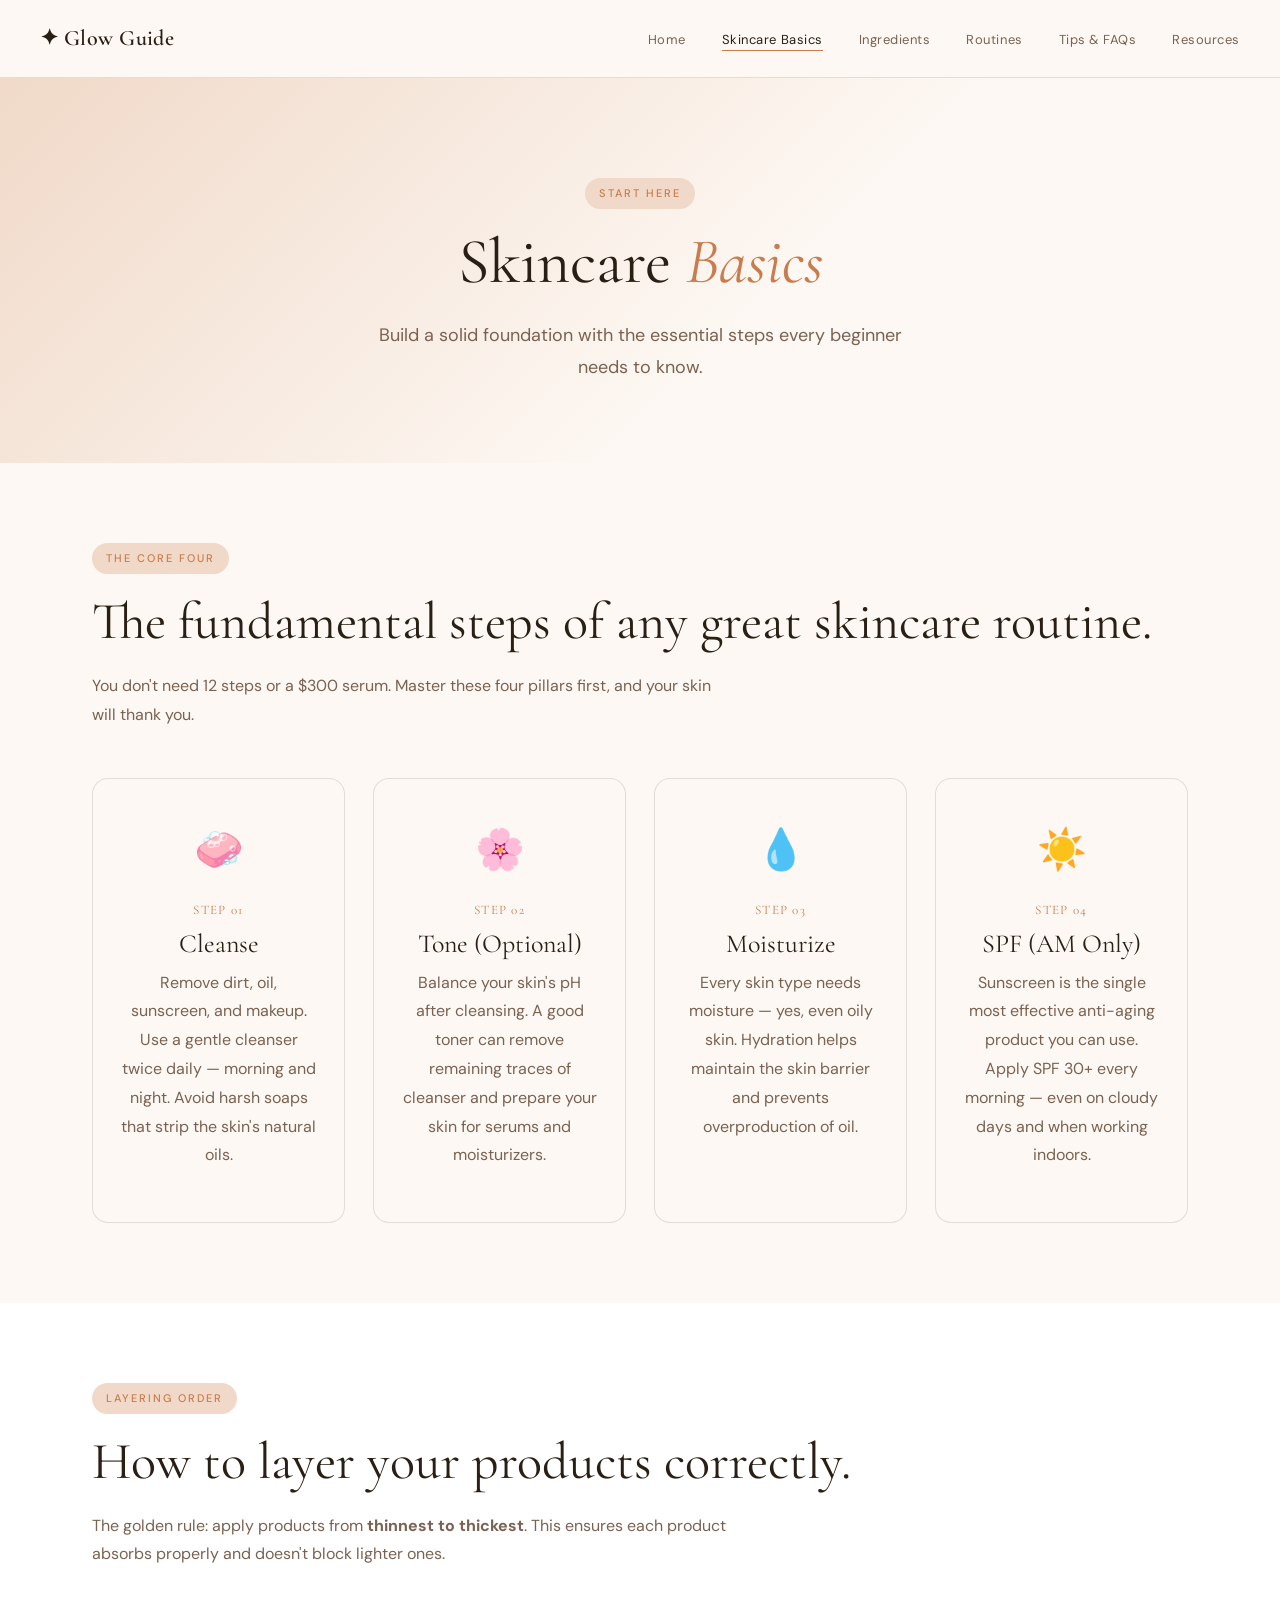
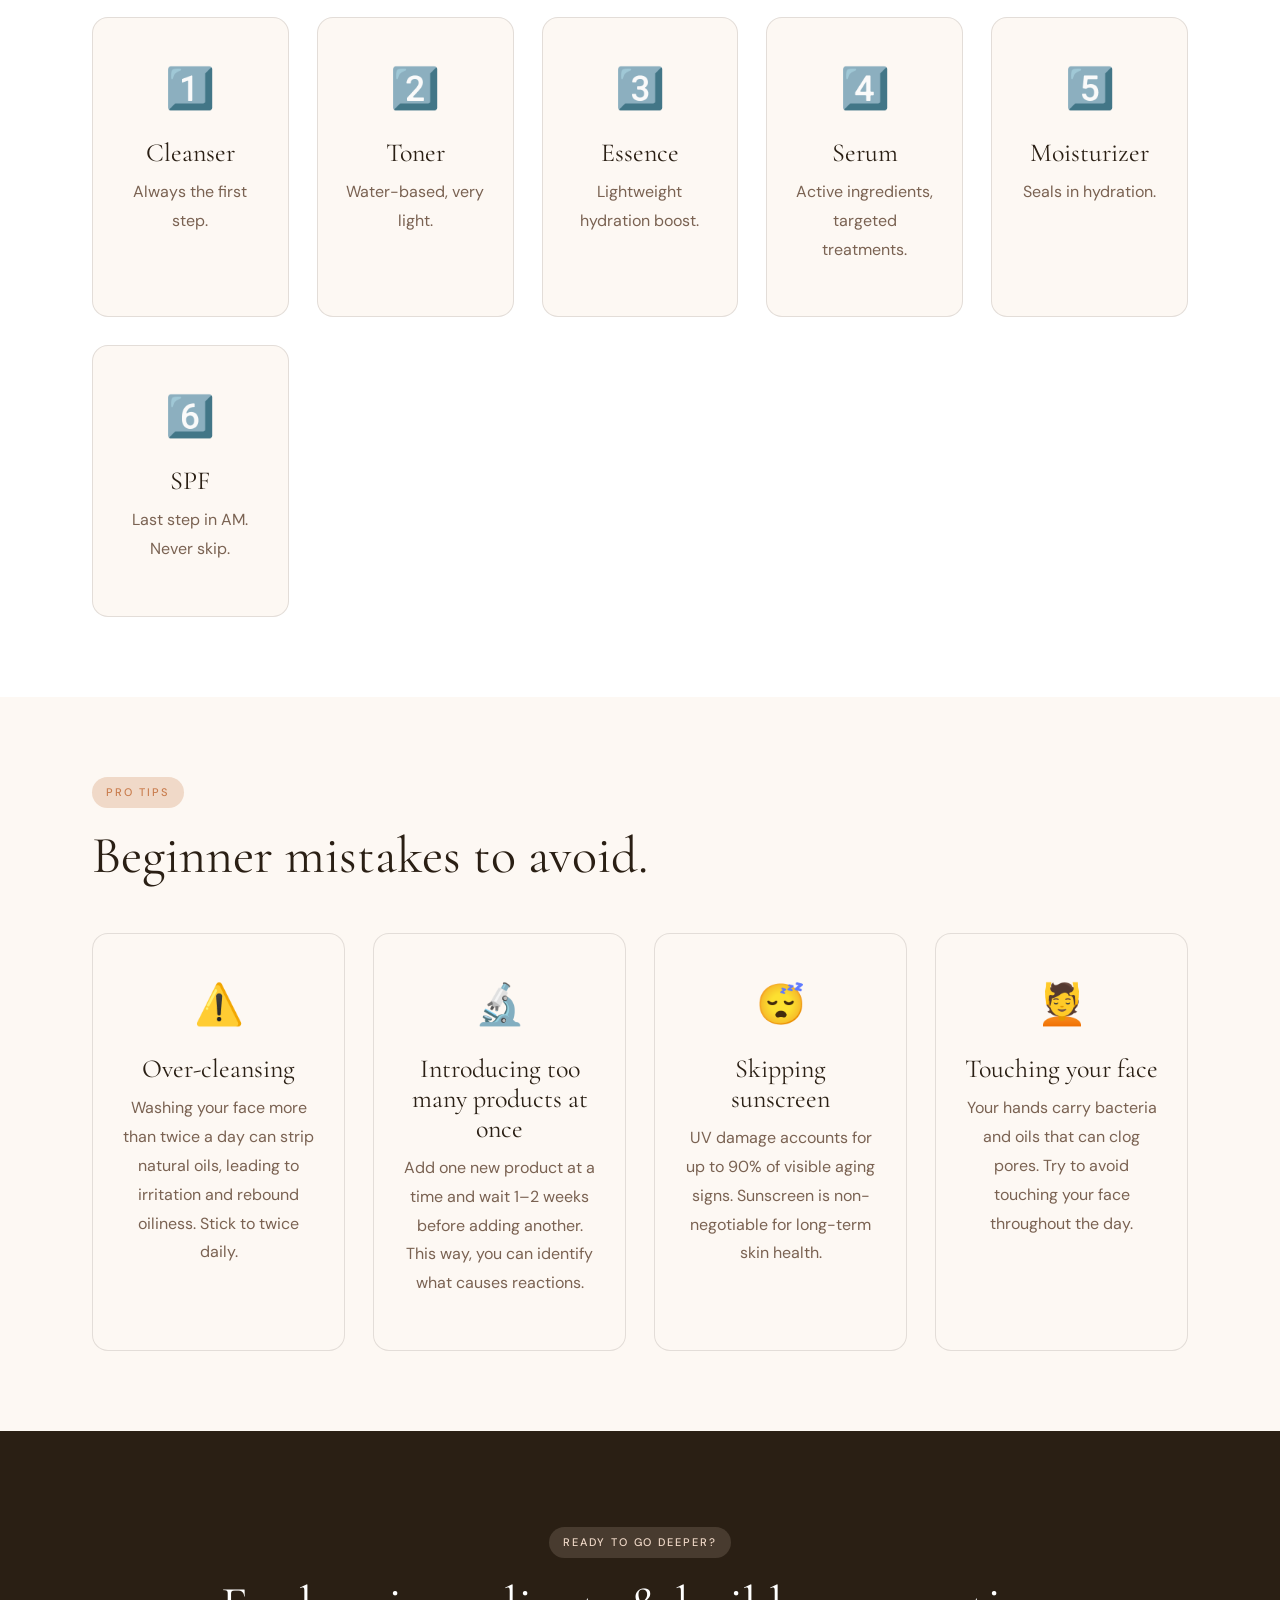
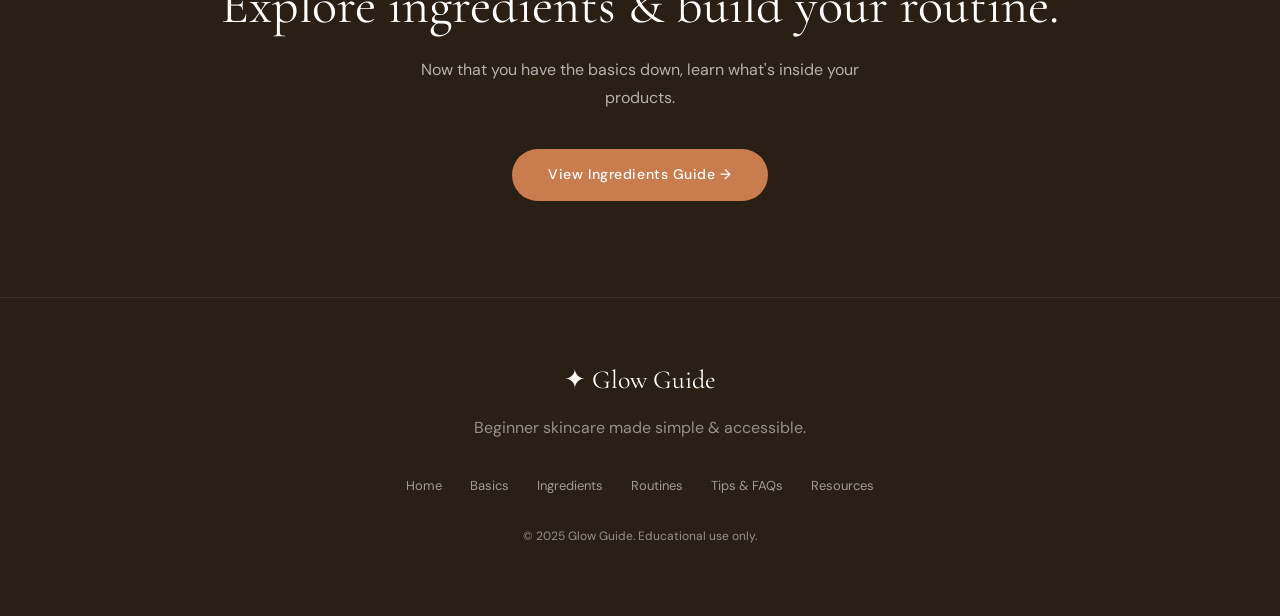
==== basics.html @ d87a6de3 "Add files via upload" ====
<!DOCTYPE html>
<html lang="en">
<head>
  <meta charset="UTF-8"/>
  <meta name="viewport" content="width=device-width, initial-scale=1.0"/>
  <title>Skincare Basics — Glow Guide</title>
  <link href="https://fonts.googleapis.com/css2?family=Cormorant+Garamond:ital,wght@0,300;0,400;0,600;1,300;1,400&family=DM+Sans:wght@300;400;500&display=swap" rel="stylesheet"/>
  <link rel="stylesheet" href="style.css"/>
</head>
<body>

<nav class="nav">
  <div class="nav-logo">✦ Glow Guide</div>
  <ul class="nav-links">
    <li><a href="index.html">Home</a></li>
    <li><a href="basics.html" class="active">Skincare Basics</a></li>
    <li><a href="ingredients.html">Ingredients</a></li>
    <li><a href="routines.html">Routines</a></li>
    <li><a href="faq.html">Tips & FAQs</a></li>
    <li><a href="resources.html">Resources</a></li>
  </ul>
  <button class="nav-toggle" onclick="toggleNav()">☰</button>
</nav>

<div class="page-hero">
  <span class="label">Start Here</span>
  <h1>Skincare <em>Basics</em></h1>
  <p>Build a solid foundation with the essential steps every beginner needs to know.</p>
</div>

<section class="content-section section">
  <div class="container">
    <span class="label">The Core Four</span>
    <h2>The fundamental steps of any great skincare routine.</h2>
    <p style="max-width:640px;">You don't need 12 steps or a $300 serum. Master these four pillars first, and your skin will thank you.</p>
    <div class="steps-grid">
      <div class="step-card">
        <div class="step-icon">🧼</div>
        <span class="step-num">Step 01</span>
        <h3>Cleanse</h3>
        <p>Remove dirt, oil, sunscreen, and makeup. Use a gentle cleanser twice daily — morning and night. Avoid harsh soaps that strip the skin's natural oils.</p>
      </div>
      <div class="step-card">
        <div class="step-icon">🌸</div>
        <span class="step-num">Step 02</span>
        <h3>Tone (Optional)</h3>
        <p>Balance your skin's pH after cleansing. A good toner can remove remaining traces of cleanser and prepare your skin for serums and moisturizers.</p>
      </div>
      <div class="step-card">
        <div class="step-icon">💧</div>
        <span class="step-num">Step 03</span>
        <h3>Moisturize</h3>
        <p>Every skin type needs moisture — yes, even oily skin. Hydration helps maintain the skin barrier and prevents overproduction of oil.</p>
      </div>
      <div class="step-card">
        <div class="step-icon">☀️</div>
        <span class="step-num">Step 04</span>
        <h3>SPF (AM Only)</h3>
        <p>Sunscreen is the single most effective anti-aging product you can use. Apply SPF 30+ every morning — even on cloudy days and when working indoors.</p>
      </div>
    </div>
  </div>
</section>

<section class="content-section section" style="background: var(--white);">
  <div class="container">
    <span class="label">Layering Order</span>
    <h2>How to layer your products correctly.</h2>
    <p style="max-width:640px;">The golden rule: apply products from <strong>thinnest to thickest</strong>. This ensures each product absorbs properly and doesn't block lighter ones.</p>
    <div class="steps-grid" style="grid-template-columns: repeat(auto-fit, minmax(160px, 1fr));">
      <div class="step-card">
        <div class="step-icon">1️⃣</div>
        <h3>Cleanser</h3>
        <p>Always the first step.</p>
      </div>
      <div class="step-card">
        <div class="step-icon">2️⃣</div>
        <h3>Toner</h3>
        <p>Water-based, very light.</p>
      </div>
      <div class="step-card">
        <div class="step-icon">3️⃣</div>
        <h3>Essence</h3>
        <p>Lightweight hydration boost.</p>
      </div>
      <div class="step-card">
        <div class="step-icon">4️⃣</div>
        <h3>Serum</h3>
        <p>Active ingredients, targeted treatments.</p>
      </div>
      <div class="step-card">
        <div class="step-icon">5️⃣</div>
        <h3>Moisturizer</h3>
        <p>Seals in hydration.</p>
      </div>
      <div class="step-card">
        <div class="step-icon">6️⃣</div>
        <h3>SPF</h3>
        <p>Last step in AM. Never skip.</p>
      </div>
    </div>
  </div>
</section>

<section class="content-section section">
  <div class="container">
    <span class="label">Pro Tips</span>
    <h2>Beginner mistakes to avoid.</h2>
    <div class="steps-grid">
      <div class="step-card">
        <div class="step-icon">⚠️</div>
        <h3>Over-cleansing</h3>
        <p>Washing your face more than twice a day can strip natural oils, leading to irritation and rebound oiliness. Stick to twice daily.</p>
      </div>
      <div class="step-card">
        <div class="step-icon">🔬</div>
        <h3>Introducing too many products at once</h3>
        <p>Add one new product at a time and wait 1–2 weeks before adding another. This way, you can identify what causes reactions.</p>
      </div>
      <div class="step-card">
        <div class="step-icon">😴</div>
        <h3>Skipping sunscreen</h3>
        <p>UV damage accounts for up to 90% of visible aging signs. Sunscreen is non-negotiable for long-term skin health.</p>
      </div>
      <div class="step-card">
        <div class="step-icon">💆</div>
        <h3>Touching your face</h3>
        <p>Your hands carry bacteria and oils that can clog pores. Try to avoid touching your face throughout the day.</p>
      </div>
    </div>
  </div>
</section>

<section class="newsletter-teaser section">
  <div class="container center">
    <span class="label">Ready to go deeper?</span>
    <h2>Explore ingredients &amp; build your routine.</h2>
    <p>Now that you have the basics down, learn what's inside your products.</p>
    <a href="ingredients.html" class="btn-primary">View Ingredients Guide →</a>
  </div>
</section>

<footer class="footer">
  <div class="footer-inner">
    <div class="footer-logo">✦ Glow Guide</div>
    <p>Beginner skincare made simple &amp; accessible.</p>
    <ul class="footer-links">
      <li><a href="index.html">Home</a></li>
      <li><a href="basics.html">Basics</a></li>
      <li><a href="ingredients.html">Ingredients</a></li>
      <li><a href="routines.html">Routines</a></li>
      <li><a href="faq.html">Tips &amp; FAQs</a></li>
      <li><a href="resources.html">Resources</a></li>
    </ul>
    <p class="footer-copy">© 2025 Glow Guide. Educational use only.</p>
  </div>
</footer>

<script src="script.js"></script>
</body>
</html>
---- style.css ----
:root {
  --bg: #fdf8f3;
  --bg-alt: #f5ede2;
  --text: #2a1f14;
  --text-muted: #7a6252;
  --accent: #c97d4e;
  --accent-light: #f0d9c8;
  --accent-dark: #8b4f28;
  --green: #6a8a6c;
  --green-light: #ddeedd;
  --white: #ffffff;
  --border: rgba(42,31,20,0.12);
  --shadow: 0 8px 40px rgba(42,31,20,0.10);

  --font-display: 'Cormorant Garamond', Georgia, serif;
  --font-body: 'DM Sans', sans-serif;

  --radius: 16px;
  --transition: 0.3s cubic-bezier(0.4,0,0.2,1);
}

*, *::before, *::after { box-sizing: border-box; margin: 0; padding: 0; }
html { scroll-behavior: smooth; }
body {
  font-family: var(--font-body);
  background: var(--bg);
  color: var(--text);
  font-size: 16px;
  line-height: 1.7;
  overflow-x: hidden;
}
a { color: inherit; text-decoration: none; }
ul { list-style: none; }
img { max-width: 100%; display: block; }

.container { max-width: 1160px; margin: 0 auto; padding: 0 32px; }
.section { padding: 96px 0; }
.center { text-align: center; }

h1, h2, h3, h4 {
  font-family: var(--font-display);
  font-weight: 400;
  line-height: 1.15;
}
h1 { font-size: clamp(52px, 7vw, 88px); }
h2 { font-size: clamp(34px, 4.5vw, 52px); margin-bottom: 20px; }
h3 { font-size: clamp(20px, 2.5vw, 26px); margin-bottom: 10px; }
em { font-style: italic; color: var(--accent); }
p { font-size: 16px; color: var(--text-muted); line-height: 1.8; margin-bottom: 16px; }

.label {
  display: inline-block;
  font-size: 11px;
  font-weight: 500;
  letter-spacing: 0.18em;
  text-transform: uppercase;
  color: var(--accent);
  background: var(--accent-light);
  padding: 6px 14px;
  border-radius: 40px;
  margin-bottom: 18px;
}

.btn-primary {
  display: inline-block;
  background: var(--accent);
  color: var(--white);
  padding: 14px 36px;
  border-radius: 50px;
  font-family: var(--font-body);
  font-size: 14px;
  font-weight: 500;
  letter-spacing: 0.04em;
  transition: var(--transition);
  border: none; cursor: pointer;
}
.btn-primary:hover { background: var(--accent-dark); transform: translateY(-2px); box-shadow: 0 8px 24px rgba(201,125,78,0.35); }

.btn-outline {
  display: inline-block;
  border: 1.5px solid var(--accent);
  color: var(--accent);
  padding: 12px 30px;
  border-radius: 50px;
  font-size: 14px;
  font-weight: 500;
  transition: var(--transition);
}
.btn-outline:hover { background: var(--accent); color: var(--white); }

.nav {
  position: sticky; top: 0; z-index: 100;
  background: rgba(253,248,243,0.92);
  backdrop-filter: blur(12px);
  display: flex; align-items: center; justify-content: space-between;
  padding: 20px 40px;
  border-bottom: 1px solid var(--border);
}
.nav-logo {
  font-family: var(--font-display);
  font-size: 22px;
  font-weight: 600;
  color: var(--text);
  letter-spacing: 0.02em;
}
.nav-links { display: flex; gap: 36px; }
.nav-links a {
  font-size: 13px;
  font-weight: 400;
  letter-spacing: 0.04em;
  color: var(--text-muted);
  transition: var(--transition);
  position: relative;
}
.nav-links a::after {
  content: '';
  position: absolute; bottom: -3px; left: 0;
  width: 0; height: 1.5px;
  background: var(--accent);
  transition: var(--transition);
}
.nav-links a:hover, .nav-links a.active { color: var(--text); }
.nav-links a:hover::after, .nav-links a.active::after { width: 100%; }
.nav-toggle { display: none; background: none; border: none; font-size: 22px; cursor: pointer; }

/* =====================
   HERO
   ===================== */
.hero {
  position: relative;
  min-height: 92vh;
  display: flex; align-items: center;
  overflow: hidden;
  padding: 80px 40px;
}
.hero-bg {
  position: absolute; inset: 0;
  background: radial-gradient(ellipse 80% 80% at 70% 50%, var(--accent-light) 0%, var(--bg) 65%);
}
.hero-content {
  position: relative; z-index: 2;
  max-width: 640px;
  animation: fadeUp 0.9s ease both;
}
.hero-eyebrow {
  font-size: 13px; letter-spacing: 0.2em; text-transform: uppercase;
  color: var(--accent); font-weight: 500;
  margin-bottom: 16px;
}
.hero-title { margin-bottom: 24px; }
.hero-sub { font-size: 18px; color: var(--text-muted); margin-bottom: 40px; max-width: 480px; }

.hero-deco { position: absolute; right: 8%; top: 50%; transform: translateY(-50%); z-index: 1; }
.deco-circle {
  border-radius: 50%;
  position: absolute;
  animation: float 6s ease-in-out infinite;
}
.c1 { width: 380px; height: 380px; background: var(--accent-light); top: -190px; right: -40px; animation-delay: 0s; }
.c2 { width: 240px; height: 240px; background: var(--green-light); top: -30px; right: 120px; animation-delay: 2s; }
.c3 { width: 120px; height: 120px; background: rgba(201,125,78,0.18); top: 80px; right: 20px; animation-delay: 4s; }

/* =====================
   STRIP
   ===================== */
.strip {
  background: var(--text);
  padding: 18px 0;
  overflow: hidden;
  white-space: nowrap;
}
.strip-inner {
  display: inline-flex; gap: 48px;
  animation: scroll 18s linear infinite;
}
.strip-inner span {
  font-size: 13px;
  letter-spacing: 0.15em;
  text-transform: uppercase;
  color: var(--accent-light);
  font-weight: 400;
}

/* =====================
   ABOUT
   ===================== */
.about { background: var(--white); }
.two-col { display: grid; grid-template-columns: 1fr 1fr; gap: 80px; align-items: center; }
.about-text h2 { margin-top: 8px; }
.about-visual { display: flex; flex-direction: column; gap: 20px; }

.visual-card {
  background: var(--bg);
  border: 1px solid var(--border);
  border-radius: var(--radius);
  padding: 28px;
  transition: var(--transition);
}
.visual-card:hover { transform: translateX(8px); border-color: var(--accent-light); }
.vc-offset { margin-left: 40px; }
.vc-icon { font-size: 28px; margin-bottom: 10px; }
.visual-card h3 { font-size: 18px; margin-bottom: 6px; }
.visual-card p { margin: 0; font-size: 14px; }

/* =====================
   PAGE CARDS
   ===================== */
.pages-section { background: var(--bg-alt); }
.pages-section h2 { margin-bottom: 48px; }
.page-grid {
  display: grid;
  grid-template-columns: repeat(3, 1fr);
  gap: 24px;
}
.page-grid .page-card:nth-child(4) { grid-column: 1 / 2; }
.page-grid .page-card:nth-child(5) { grid-column: 2 / 3; }

.page-card {
  display: block;
  background: var(--white);
  border: 1px solid var(--border);
  border-radius: var(--radius);
  padding: 36px 32px;
  position: relative;
  overflow: hidden;
  transition: var(--transition);
}
.page-card::before {
  content: '';
  position: absolute; top: 0; left: 0; right: 0;
  height: 4px;
  background: var(--accent);
  transform: scaleX(0);
  transition: var(--transition);
  transform-origin: left;
}
.page-card:hover { transform: translateY(-6px); box-shadow: var(--shadow); }
.page-card:hover::before { transform: scaleX(1); }
.pc-num {
  font-family: var(--font-display);
  font-size: 52px;
  font-weight: 300;
  color: var(--accent-light);
  line-height: 1;
  margin-bottom: 12px;
  display: block;
}
.page-card h3 { font-size: 20px; margin-bottom: 8px; }
.page-card p { font-size: 14px; margin: 0 0 20px; }
.pc-arrow {
  font-size: 20px;
  color: var(--accent);
  display: block;
  transition: var(--transition);
}
.page-card:hover .pc-arrow { transform: translateX(6px); }

/* =====================
   NEWSLETTER TEASER
   ===================== */
.newsletter-teaser {
  background: var(--text);
  color: var(--white);
}
.newsletter-teaser .label { background: rgba(240,217,200,0.15); color: var(--accent-light); }
.newsletter-teaser h2 { color: var(--white); }
.newsletter-teaser p { color: rgba(255,255,255,0.65); max-width: 500px; margin: 0 auto 36px; }

/* =====================
   FOOTER
   ===================== */
.footer { background: var(--text); border-top: 1px solid rgba(255,255,255,0.08); padding: 60px 0 40px; }
.footer-inner { max-width: 1160px; margin: 0 auto; padding: 0 32px; text-align: center; }
.footer-logo { font-family: var(--font-display); font-size: 26px; color: var(--white); margin-bottom: 12px; }
.footer > .footer-inner > p { color: rgba(255,255,255,0.5); margin-bottom: 28px; }
.footer-links { display: flex; justify-content: center; flex-wrap: wrap; gap: 28px; margin-bottom: 28px; }
.footer-links a { font-size: 13px; color: rgba(255,255,255,0.55); transition: var(--transition); }
.footer-links a:hover { color: var(--accent-light); }
.footer-copy { font-size: 12px; color: rgba(255,255,255,0.3); }

/* =====================
   PAGE HERO (inner pages)
   ===================== */
.page-hero {
  background: linear-gradient(135deg, var(--accent-light) 0%, var(--bg) 60%);
  padding: 100px 40px 80px;
  text-align: center;
}
.page-hero .label { margin-bottom: 16px; }
.page-hero h1 { font-size: clamp(40px, 5vw, 64px); margin-bottom: 20px; }
.page-hero p { font-size: 18px; max-width: 560px; margin: 0 auto; }

/* =====================
   CONTENT SECTIONS
   ===================== */
.content-section { padding: 80px 0; }
.content-section:nth-child(even) { background: var(--white); }

.steps-grid { display: grid; grid-template-columns: repeat(auto-fit, minmax(240px, 1fr)); gap: 28px; margin-top: 48px; }
.step-card {
  background: var(--bg);
  border: 1px solid var(--border);
  border-radius: var(--radius);
  padding: 36px 28px;
  text-align: center;
  transition: var(--transition);
}
.step-card:hover { transform: translateY(-4px); box-shadow: var(--shadow); }
.step-icon { font-size: 40px; margin-bottom: 16px; }
.step-num {
  font-family: var(--font-display);
  font-size: 13px;
  letter-spacing: 0.1em;
  text-transform: uppercase;
  color: var(--accent);
  display: block;
  margin-bottom: 8px;
}

/* INGREDIENTS TABLE */
.ingredient-grid { display: grid; grid-template-columns: repeat(auto-fit, minmax(300px, 1fr)); gap: 24px; margin-top: 48px; }
.ing-card {
  background: var(--white);
  border: 1px solid var(--border);
  border-radius: var(--radius);
  padding: 30px;
  border-left: 4px solid var(--accent);
  transition: var(--transition);
}
.ing-card:hover { box-shadow: var(--shadow); transform: translateX(4px); }
.ing-card h3 { font-size: 20px; margin-bottom: 8px; }
.ing-tag {
  display: inline-block;
  font-size: 11px;
  font-weight: 500;
  letter-spacing: 0.1em;
  text-transform: uppercase;
  background: var(--green-light);
  color: var(--green);
  padding: 4px 12px;
  border-radius: 40px;
  margin-bottom: 12px;
}

/* ROUTINE CARDS */
.routine-tabs { display: flex; gap: 12px; margin-bottom: 40px; flex-wrap: wrap; }
.tab-btn {
  padding: 10px 24px;
  border: 1.5px solid var(--border);
  border-radius: 50px;
  background: none;
  cursor: pointer;
  font-family: var(--font-body);
  font-size: 13px;
  font-weight: 500;
  transition: var(--transition);
  color: var(--text-muted);
}
.tab-btn.active, .tab-btn:hover { background: var(--accent); border-color: var(--accent); color: var(--white); }

.routine-panel { display: none; }
.routine-panel.active { display: block; }
.routine-steps { display: flex; flex-direction: column; gap: 16px; }
.r-step {
  display: flex; align-items: flex-start; gap: 20px;
  background: var(--white);
  border: 1px solid var(--border);
  border-radius: var(--radius);
  padding: 20px 24px;
}
.r-step-num {
  min-width: 36px; height: 36px;
  background: var(--accent);
  color: var(--white);
  border-radius: 50%;
  display: flex; align-items: center; justify-content: center;
  font-size: 14px;
  font-weight: 500;
  flex-shrink: 0;
}
.r-step-text h4 { font-size: 16px; font-family: var(--font-display); margin-bottom: 4px; }
.r-step-text p { margin: 0; font-size: 14px; }

/* FAQ */
.faq-list { max-width: 760px; margin: 48px auto 0; display: flex; flex-direction: column; gap: 16px; }
.faq-item {
  border: 1px solid var(--border);
  border-radius: var(--radius);
  background: var(--white);
  overflow: hidden;
}
.faq-q {
  width: 100%;
  display: flex; justify-content: space-between; align-items: center;
  padding: 22px 28px;
  background: none;
  border: none;
  cursor: pointer;
  font-family: var(--font-display);
  font-size: 18px;
  color: var(--text);
  text-align: left;
  transition: var(--transition);
}
.faq-q:hover { color: var(--accent); }
.faq-q span { font-size: 20px; transition: var(--transition); }
.faq-item.open .faq-q span { transform: rotate(45deg); }
.faq-a { display: none; padding: 0 28px 22px; }
.faq-a p { margin: 0; font-size: 15px; }
.faq-item.open .faq-a { display: block; }

/* FORM */
.form-section { background: var(--bg-alt); padding: 80px 0; }
.form-card {
  max-width: 640px;
  margin: 0 auto;
  background: var(--white);
  border: 1px solid var(--border);
  border-radius: 24px;
  padding: 56px 48px;
  box-shadow: var(--shadow);
}
.form-card h2 { margin-bottom: 8px; }
.form-card > p { margin-bottom: 36px; }
.form-group { margin-bottom: 24px; }
.form-group label {
  display: block;
  font-size: 13px;
  font-weight: 500;
  letter-spacing: 0.06em;
  text-transform: uppercase;
  color: var(--text);
  margin-bottom: 8px;
}
.form-group input,
.form-group select,
.form-group textarea {
  width: 100%;
  padding: 14px 18px;
  border: 1.5px solid var(--border);
  border-radius: 12px;
  font-family: var(--font-body);
  font-size: 15px;
  color: var(--text);
  background: var(--bg);
  transition: var(--transition);
  outline: none;
  resize: vertical;
}
.form-group input:focus,
.form-group select:focus,
.form-group textarea:focus { border-color: var(--accent); background: var(--white); }
.form-row { display: grid; grid-template-columns: 1fr 1fr; gap: 20px; }
.form-submit {
  width: 100%;
  padding: 16px;
  background: var(--accent);
  color: var(--white);
  border: none;
  border-radius: 50px;
  font-family: var(--font-body);
  font-size: 15px;
  font-weight: 500;
  cursor: pointer;
  transition: var(--transition);
  margin-top: 8px;
}
.form-submit:hover { background: var(--accent-dark); transform: translateY(-2px); }
.form-success {
  display: none;
  text-align: center;
  padding: 24px;
  background: var(--green-light);
  border-radius: 12px;
  margin-top: 20px;
  color: var(--green);
  font-weight: 500;
}

/* RESOURCES */
.resource-grid { display: grid; grid-template-columns: repeat(auto-fit, minmax(280px, 1fr)); gap: 24px; margin-top: 48px; }
.resource-card {
  background: var(--white);
  border: 1px solid var(--border);
  border-radius: var(--radius);
  padding: 32px;
  transition: var(--transition);
}
.resource-card:hover { transform: translateY(-4px); box-shadow: var(--shadow); border-color: var(--accent-light); }
.resource-card .res-tag { margin-bottom: 16px; }
.resource-card h3 { font-size: 18px; margin-bottom: 8px; }
.resource-card a {
  display: inline-block;
  margin-top: 16px;
  font-size: 13px;
  font-weight: 500;
  color: var(--accent);
  border-bottom: 1px solid var(--accent-light);
  transition: var(--transition);
}
.resource-card a:hover { border-color: var(--accent); }

@keyframes fadeUp {
  from { opacity: 0; transform: translateY(30px); }
  to   { opacity: 1; transform: translateY(0); }
}
@keyframes float {
  0%, 100% { transform: translateY(0) scale(1); }
  50%       { transform: translateY(-18px) scale(1.03); }
}
@keyframes scroll {
  from { transform: translateX(0); }
  to   { transform: translateX(-50%); }
}

@media (max-width: 900px) {
  .two-col { grid-template-columns: 1fr; gap: 48px; }
  .page-grid { grid-template-columns: 1fr 1fr; }
  .page-grid .page-card:nth-child(4),
  .page-grid .page-card:nth-child(5) { grid-column: auto; }
  .hero-deco { display: none; }
  .hero { min-height: auto; padding: 100px 32px 80px; }
  .form-row { grid-template-columns: 1fr; }
}
@media (max-width: 600px) {
  .nav { padding: 16px 20px; }
  .nav-links { display: none; flex-direction: column; gap: 16px; position: absolute; top: 64px; left: 0; right: 0; background: var(--bg); padding: 24px; border-bottom: 1px solid var(--border); }
  .nav-links.open { display: flex; }
  .nav-toggle { display: block; }
  .page-grid { grid-template-columns: 1fr; }
  .form-card { padding: 36px 24px; }
  .section { padding: 64px 0; }
  .nav { position: relative; }
}
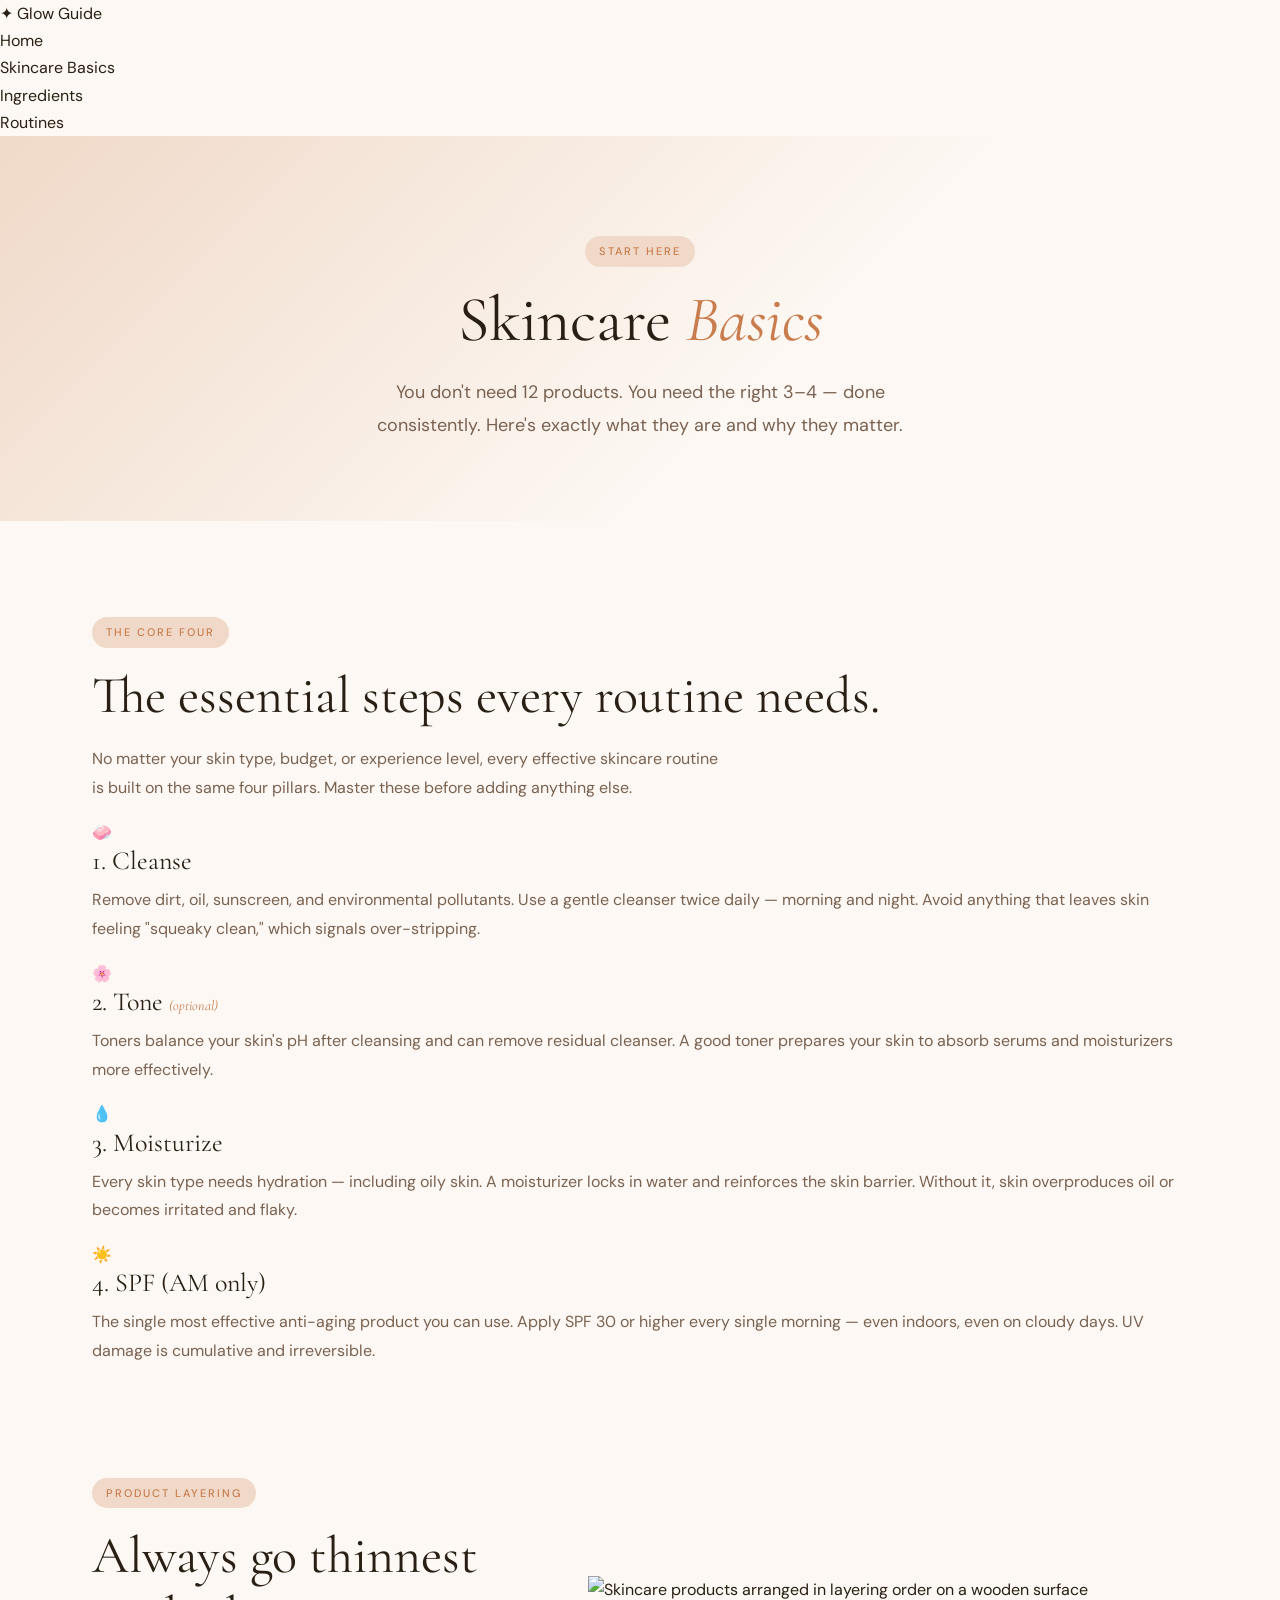
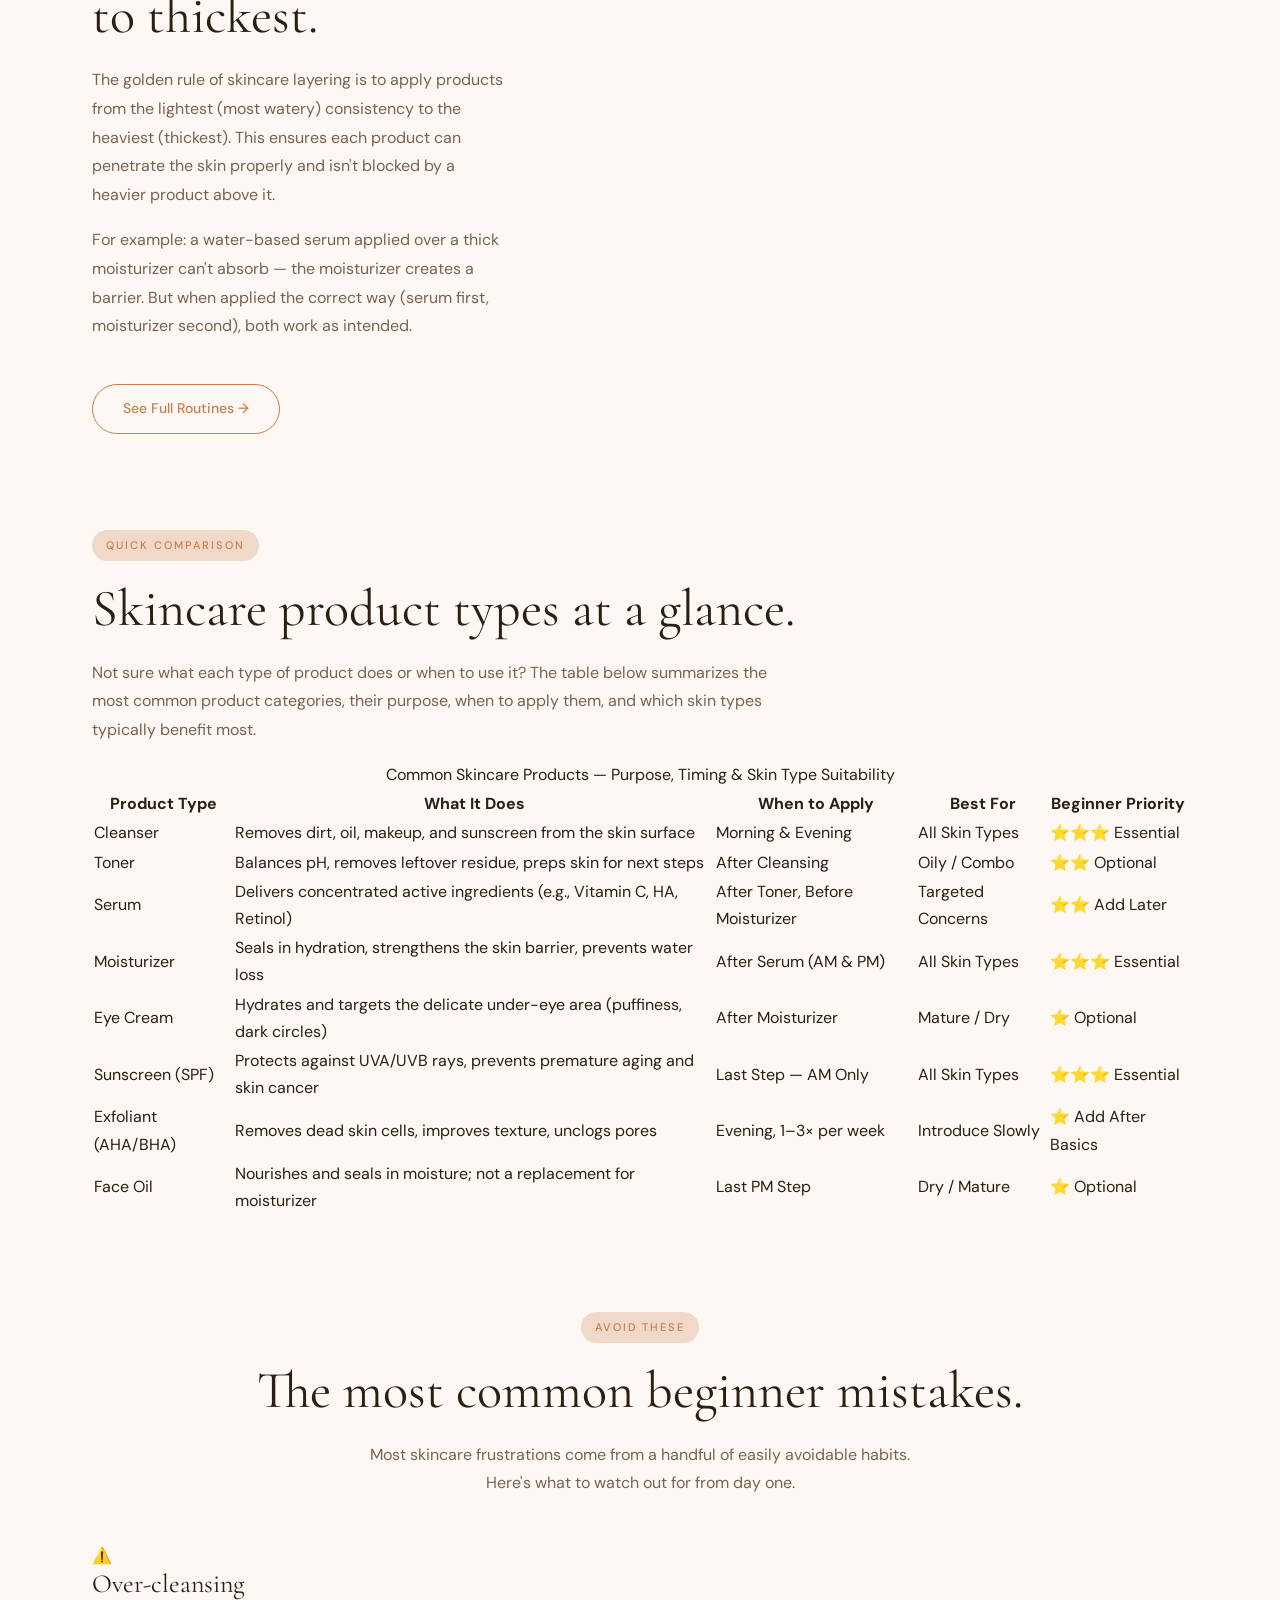
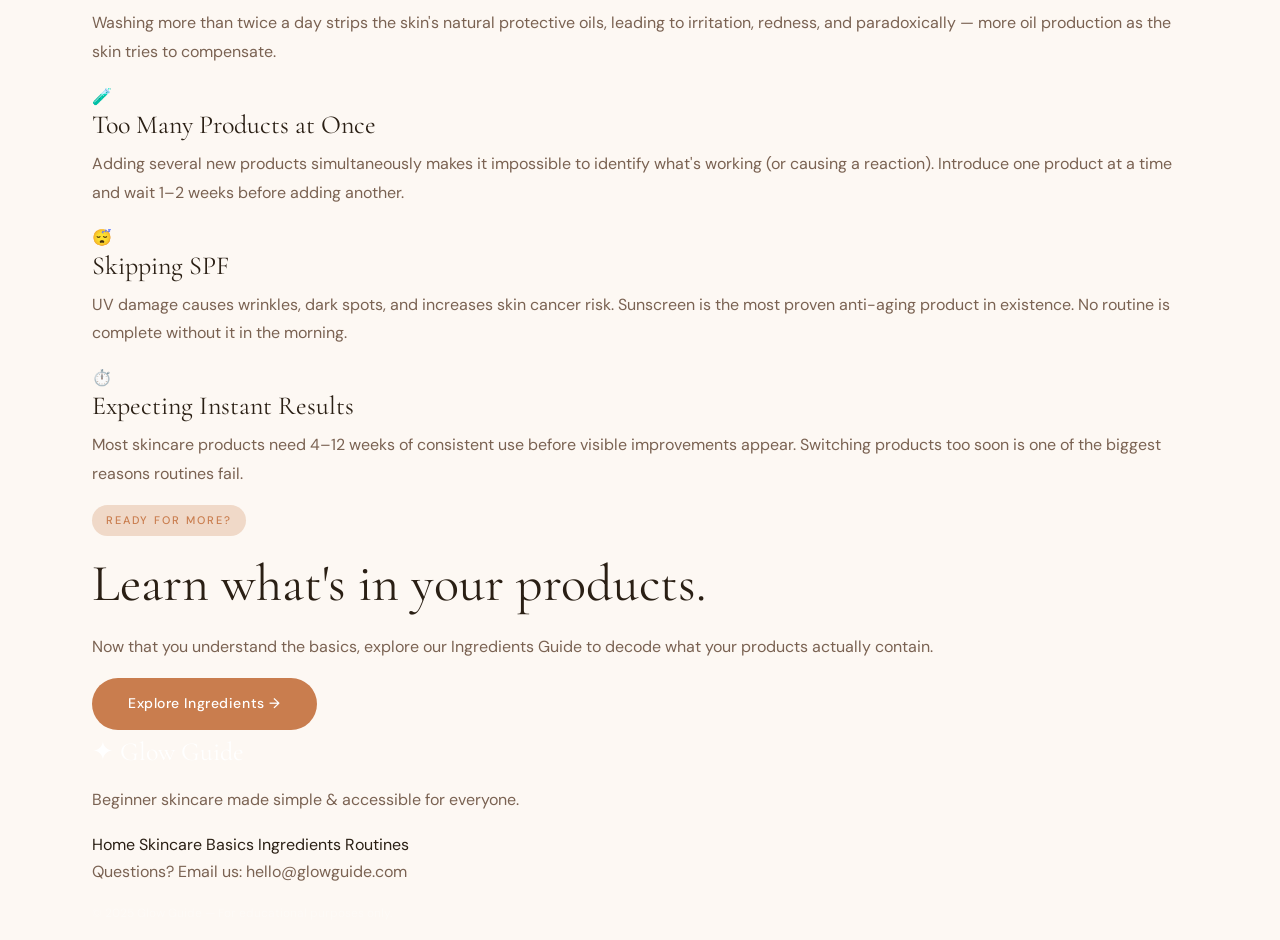
==== commit 72cff96b: "Update basics.html" ====
--- a/basics.html
+++ b/basics.html
@@ -1,161 +1,238 @@
 <!DOCTYPE html>
 <html lang="en">
 <head>
-  <meta charset="UTF-8"/>
-  <meta name="viewport" content="width=device-width, initial-scale=1.0"/>
+  <meta charset="UTF-8" />
+  <meta name="viewport" content="width=device-width, initial-scale=1.0" />
+  <meta name="description" content="Learn the fundamental steps of skincare — cleansing, moisturizing, and SPF — with a beginner-friendly guide from Glow Guide." />
+  <meta name="keywords" content="skincare basics, cleanse, moisturize, SPF, sunscreen, beginner skincare routine, how to layer skincare" />
+  <meta name="author" content="Glow Guide" />
   <title>Skincare Basics — Glow Guide</title>
-  <link href="https://fonts.googleapis.com/css2?family=Cormorant+Garamond:ital,wght@0,300;0,400;0,600;1,300;1,400&family=DM+Sans:wght@300;400;500&display=swap" rel="stylesheet"/>
-  <link rel="stylesheet" href="style.css"/>
+  <link href="https://fonts.googleapis.com/css2?family=Cormorant+Garamond:ital,wght@0,300;0,400;0,600;1,300;1,400&family=DM+Sans:wght@300;400;500&display=swap" rel="stylesheet" />
+  <link rel="stylesheet" href="style.css" />
 </head>
 <body>
 
-<nav class="nav">
-  <div class="nav-logo">✦ Glow Guide</div>
-  <ul class="nav-links">
-    <li><a href="index.html">Home</a></li>
-    <li><a href="basics.html" class="active">Skincare Basics</a></li>
-    <li><a href="ingredients.html">Ingredients</a></li>
-    <li><a href="routines.html">Routines</a></li>
-    <li><a href="faq.html">Tips & FAQs</a></li>
-    <li><a href="resources.html">Resources</a></li>
-  </ul>
-  <button class="nav-toggle" onclick="toggleNav()">☰</button>
-</nav>
-
-<div class="page-hero">
-  <span class="label">Start Here</span>
-  <h1>Skincare <em>Basics</em></h1>
-  <p>Build a solid foundation with the essential steps every beginner needs to know.</p>
-</div>
-
-<section class="content-section section">
-  <div class="container">
-    <span class="label">The Core Four</span>
-    <h2>The fundamental steps of any great skincare routine.</h2>
-    <p style="max-width:640px;">You don't need 12 steps or a $300 serum. Master these four pillars first, and your skin will thank you.</p>
-    <div class="steps-grid">
-      <div class="step-card">
-        <div class="step-icon">🧼</div>
-        <span class="step-num">Step 01</span>
-        <h3>Cleanse</h3>
-        <p>Remove dirt, oil, sunscreen, and makeup. Use a gentle cleanser twice daily — morning and night. Avoid harsh soaps that strip the skin's natural oils.</p>
-      </div>
-      <div class="step-card">
-        <div class="step-icon">🌸</div>
-        <span class="step-num">Step 02</span>
-        <h3>Tone (Optional)</h3>
-        <p>Balance your skin's pH after cleansing. A good toner can remove remaining traces of cleanser and prepare your skin for serums and moisturizers.</p>
-      </div>
-      <div class="step-card">
-        <div class="step-icon">💧</div>
-        <span class="step-num">Step 03</span>
-        <h3>Moisturize</h3>
-        <p>Every skin type needs moisture — yes, even oily skin. Hydration helps maintain the skin barrier and prevents overproduction of oil.</p>
-      </div>
-      <div class="step-card">
-        <div class="step-icon">☀️</div>
-        <span class="step-num">Step 04</span>
-        <h3>SPF (AM Only)</h3>
-        <p>Sunscreen is the single most effective anti-aging product you can use. Apply SPF 30+ every morning — even on cloudy days and when working indoors.</p>
-      </div>
-    </div>
-  </div>
-</section>
-
-<section class="content-section section" style="background: var(--white);">
-  <div class="container">
-    <span class="label">Layering Order</span>
-    <h2>How to layer your products correctly.</h2>
-    <p style="max-width:640px;">The golden rule: apply products from <strong>thinnest to thickest</strong>. This ensures each product absorbs properly and doesn't block lighter ones.</p>
-    <div class="steps-grid" style="grid-template-columns: repeat(auto-fit, minmax(160px, 1fr));">
-      <div class="step-card">
-        <div class="step-icon">1️⃣</div>
-        <h3>Cleanser</h3>
-        <p>Always the first step.</p>
-      </div>
-      <div class="step-card">
-        <div class="step-icon">2️⃣</div>
-        <h3>Toner</h3>
-        <p>Water-based, very light.</p>
-      </div>
-      <div class="step-card">
-        <div class="step-icon">3️⃣</div>
-        <h3>Essence</h3>
-        <p>Lightweight hydration boost.</p>
-      </div>
-      <div class="step-card">
-        <div class="step-icon">4️⃣</div>
-        <h3>Serum</h3>
-        <p>Active ingredients, targeted treatments.</p>
-      </div>
-      <div class="step-card">
-        <div class="step-icon">5️⃣</div>
-        <h3>Moisturizer</h3>
-        <p>Seals in hydration.</p>
-      </div>
-      <div class="step-card">
-        <div class="step-icon">6️⃣</div>
-        <h3>SPF</h3>
-        <p>Last step in AM. Never skip.</p>
-      </div>
-    </div>
-  </div>
-</section>
-
-<section class="content-section section">
-  <div class="container">
-    <span class="label">Pro Tips</span>
-    <h2>Beginner mistakes to avoid.</h2>
-    <div class="steps-grid">
-      <div class="step-card">
-        <div class="step-icon">⚠️</div>
-        <h3>Over-cleansing</h3>
-        <p>Washing your face more than twice a day can strip natural oils, leading to irritation and rebound oiliness. Stick to twice daily.</p>
-      </div>
-      <div class="step-card">
-        <div class="step-icon">🔬</div>
-        <h3>Introducing too many products at once</h3>
-        <p>Add one new product at a time and wait 1–2 weeks before adding another. This way, you can identify what causes reactions.</p>
-      </div>
-      <div class="step-card">
-        <div class="step-icon">😴</div>
-        <h3>Skipping sunscreen</h3>
-        <p>UV damage accounts for up to 90% of visible aging signs. Sunscreen is non-negotiable for long-term skin health.</p>
-      </div>
-      <div class="step-card">
-        <div class="step-icon">💆</div>
-        <h3>Touching your face</h3>
-        <p>Your hands carry bacteria and oils that can clog pores. Try to avoid touching your face throughout the day.</p>
-      </div>
-    </div>
-  </div>
-</section>
-
-<section class="newsletter-teaser section">
-  <div class="container center">
-    <span class="label">Ready to go deeper?</span>
-    <h2>Explore ingredients &amp; build your routine.</h2>
-    <p>Now that you have the basics down, learn what's inside your products.</p>
-    <a href="ingredients.html" class="btn-primary">View Ingredients Guide →</a>
-  </div>
-</section>
-
-<footer class="footer">
-  <div class="footer-inner">
-    <div class="footer-logo">✦ Glow Guide</div>
-    <p>Beginner skincare made simple &amp; accessible.</p>
-    <ul class="footer-links">
-      <li><a href="index.html">Home</a></li>
-      <li><a href="basics.html">Basics</a></li>
-      <li><a href="ingredients.html">Ingredients</a></li>
-      <li><a href="routines.html">Routines</a></li>
-      <li><a href="faq.html">Tips &amp; FAQs</a></li>
-      <li><a href="resources.html">Resources</a></li>
-    </ul>
-    <p class="footer-copy">© 2025 Glow Guide. Educational use only.</p>
-  </div>
-</footer>
-
-<script src="script.js"></script>
+  <!-- HEADER -->
+  <header>
+    <div class="header-inner">
+      <div class="site-logo">✦ Glow <span>Guide</span></div>
+      <nav>
+        <ul id="nav-menu">
+          <li><a href="index.html">Home</a></li>
+          <li><a href="basics.html" class="active">Skincare Basics</a></li>
+          <li><a href="ingredients.html">Ingredients</a></li>
+          <li><a href="routines.html">Routines</a></li>
+        </ul>
+      </nav>
+      <button class="nav-toggle" onclick="toggleNav()" aria-label="Toggle navigation">☰</button>
+    </div>
+  </header>
+
+  <!-- MAIN -->
+  <main>
+
+    <!-- PAGE HERO -->
+    <div class="page-hero">
+      <span class="label">Start Here</span>
+      <h1>Skincare <em>Basics</em></h1>
+      <p>You don't need 12 products. You need the right 3–4 — done consistently. Here's exactly what they are and why they matter.</p>
+    </div>
+
+    <!-- THE CORE FOUR -->
+    <section class="section">
+      <div class="container">
+        <span class="label">The Core Four</span>
+        <h2>The essential steps every routine needs.</h2>
+        <p style="max-width:640px;">No matter your skin type, budget, or experience level, every effective skincare routine is built on the same four pillars. Master these before adding anything else.</p>
+        <div class="card-grid">
+          <div class="card">
+            <div class="card-icon">🧼</div>
+            <h3>1. Cleanse</h3>
+            <p>Remove dirt, oil, sunscreen, and environmental pollutants. Use a gentle cleanser twice daily — morning and night. Avoid anything that leaves skin feeling "squeaky clean," which signals over-stripping.</p>
+          </div>
+          <div class="card">
+            <div class="card-icon">🌸</div>
+            <h3>2. Tone <em style="font-size:14px;">(optional)</em></h3>
+            <p>Toners balance your skin's pH after cleansing and can remove residual cleanser. A good toner prepares your skin to absorb serums and moisturizers more effectively.</p>
+          </div>
+          <div class="card">
+            <div class="card-icon">💧</div>
+            <h3>3. Moisturize</h3>
+            <p>Every skin type needs hydration — including oily skin. A moisturizer locks in water and reinforces the skin barrier. Without it, skin overproduces oil or becomes irritated and flaky.</p>
+          </div>
+          <div class="card">
+            <div class="card-icon">☀️</div>
+            <h3>4. SPF (AM only)</h3>
+            <p>The single most effective anti-aging product you can use. Apply SPF 30 or higher every single morning — even indoors, even on cloudy days. UV damage is cumulative and irreversible.</p>
+          </div>
+        </div>
+      </div>
+    </section>
+
+    <!-- LAYERING ORDER -->
+    <section class="section-alt">
+      <div class="container two-col">
+        <div>
+          <span class="label">Product Layering</span>
+          <h2>Always go thinnest to thickest.</h2>
+          <p>The golden rule of skincare layering is to apply products from the lightest (most watery) consistency to the heaviest (thickest). This ensures each product can penetrate the skin properly and isn't blocked by a heavier product above it.</p>
+          <p>For example: a water-based serum applied over a thick moisturizer can't absorb — the moisturizer creates a barrier. But when applied the correct way (serum first, moisturizer second), both work as intended.</p>
+          <br />
+          <a href="routines.html" class="btn-outline">See Full Routines →</a>
+        </div>
+        <div>
+          <img
+            src="https://images.unsplash.com/photo-1611080626919-7cf5a9dbab12?w=600&auto=format&fit=crop&q=80"
+            alt="Skincare products arranged in layering order on a wooden surface"
+            width="600" height="360"
+          />
+        </div>
+      </div>
+    </section>
+
+    <!-- COMPARISON TABLE -->
+    <section class="section">
+      <div class="container">
+        <span class="label">Quick Comparison</span>
+        <h2>Skincare product types at a glance.</h2>
+        <p style="max-width:680px;">Not sure what each type of product does or when to use it? The table below summarizes the most common product categories, their purpose, when to apply them, and which skin types typically benefit most.</p>
+
+        <div class="table-wrapper">
+          <table>
+            <caption>Common Skincare Products — Purpose, Timing &amp; Skin Type Suitability</caption>
+            <thead>
+              <tr>
+                <th>Product Type</th>
+                <th>What It Does</th>
+                <th>When to Apply</th>
+                <th>Best For</th>
+                <th>Beginner Priority</th>
+              </tr>
+            </thead>
+            <tbody>
+              <tr>
+                <td>Cleanser</td>
+                <td>Removes dirt, oil, makeup, and sunscreen from the skin surface</td>
+                <td>Morning &amp; Evening</td>
+                <td><span class="tag">All Skin Types</span></td>
+                <td>⭐⭐⭐ Essential</td>
+              </tr>
+              <tr>
+                <td>Toner</td>
+                <td>Balances pH, removes leftover residue, preps skin for next steps</td>
+                <td>After Cleansing</td>
+                <td><span class="tag neutral">Oily / Combo</span></td>
+                <td>⭐⭐ Optional</td>
+              </tr>
+              <tr>
+                <td>Serum</td>
+                <td>Delivers concentrated active ingredients (e.g., Vitamin C, HA, Retinol)</td>
+                <td>After Toner, Before Moisturizer</td>
+                <td><span class="tag neutral">Targeted Concerns</span></td>
+                <td>⭐⭐ Add Later</td>
+              </tr>
+              <tr>
+                <td>Moisturizer</td>
+                <td>Seals in hydration, strengthens the skin barrier, prevents water loss</td>
+                <td>After Serum (AM &amp; PM)</td>
+                <td><span class="tag">All Skin Types</span></td>
+                <td>⭐⭐⭐ Essential</td>
+              </tr>
+              <tr>
+                <td>Eye Cream</td>
+                <td>Hydrates and targets the delicate under-eye area (puffiness, dark circles)</td>
+                <td>After Moisturizer</td>
+                <td><span class="tag neutral">Mature / Dry</span></td>
+                <td>⭐ Optional</td>
+              </tr>
+              <tr>
+                <td>Sunscreen (SPF)</td>
+                <td>Protects against UVA/UVB rays, prevents premature aging and skin cancer</td>
+                <td>Last Step — AM Only</td>
+                <td><span class="tag">All Skin Types</span></td>
+                <td>⭐⭐⭐ Essential</td>
+              </tr>
+              <tr>
+                <td>Exfoliant (AHA/BHA)</td>
+                <td>Removes dead skin cells, improves texture, unclogs pores</td>
+                <td>Evening, 1–3× per week</td>
+                <td><span class="tag caution">Introduce Slowly</span></td>
+                <td>⭐ Add After Basics</td>
+              </tr>
+              <tr>
+                <td>Face Oil</td>
+                <td>Nourishes and seals in moisture; not a replacement for moisturizer</td>
+                <td>Last PM Step</td>
+                <td><span class="tag neutral">Dry / Mature</span></td>
+                <td>⭐ Optional</td>
+              </tr>
+            </tbody>
+          </table>
+        </div>
+      </div>
+    </section>
+
+    <!-- COMMON MISTAKES -->
+    <section class="section-alt">
+      <div class="container">
+        <div class="center">
+          <span class="label">Avoid These</span>
+          <h2>The most common beginner mistakes.</h2>
+          <p style="max-width:560px; margin: 0 auto 44px;">Most skincare frustrations come from a handful of easily avoidable habits. Here's what to watch out for from day one.</p>
+        </div>
+        <div class="card-grid">
+          <div class="card">
+            <div class="card-icon">⚠️</div>
+            <h3>Over-cleansing</h3>
+            <p>Washing more than twice a day strips the skin's natural protective oils, leading to irritation, redness, and paradoxically — more oil production as the skin tries to compensate.</p>
+          </div>
+          <div class="card">
+            <div class="card-icon">🧪</div>
+            <h3>Too Many Products at Once</h3>
+            <p>Adding several new products simultaneously makes it impossible to identify what's working (or causing a reaction). Introduce one product at a time and wait 1–2 weeks before adding another.</p>
+          </div>
+          <div class="card">
+            <div class="card-icon">😴</div>
+            <h3>Skipping SPF</h3>
+            <p>UV damage causes wrinkles, dark spots, and increases skin cancer risk. Sunscreen is the most proven anti-aging product in existence. No routine is complete without it in the morning.</p>
+          </div>
+          <div class="card">
+            <div class="card-icon">⏱️</div>
+            <h3>Expecting Instant Results</h3>
+            <p>Most skincare products need 4–12 weeks of consistent use before visible improvements appear. Switching products too soon is one of the biggest reasons routines fail.</p>
+          </div>
+        </div>
+      </div>
+    </section>
+
+    <!-- CTA -->
+    <div class="cta-banner">
+      <div class="container">
+        <span class="label">Ready for more?</span>
+        <h2>Learn what's in your products.</h2>
+        <p>Now that you understand the basics, explore our Ingredients Guide to decode what your products actually contain.</p>
+        <a href="ingredients.html" class="btn-primary">Explore Ingredients →</a>
+      </div>
+    </div>
+
+  </main>
+
+  <!-- FOOTER -->
+  <footer>
+    <div class="container">
+      <div class="footer-logo">✦ Glow Guide</div>
+      <p>Beginner skincare made simple &amp; accessible for everyone.</p>
+      <nav class="footer-nav">
+        <a href="index.html">Home</a>
+        <a href="basics.html">Skincare Basics</a>
+        <a href="ingredients.html">Ingredients</a>
+        <a href="routines.html">Routines</a>
+      </nav>
+      <p class="footer-email">Questions? Email us: <a href="mailto:hello@glowguide.com">hello@glowguide.com</a></p>
+      <p class="footer-copy">© 2025 Glow Guide — For educational purposes only.</p>
+    </div>
+  </footer>
+
+  <script src="script.js"></script>
 </body>
-</html>+</html>
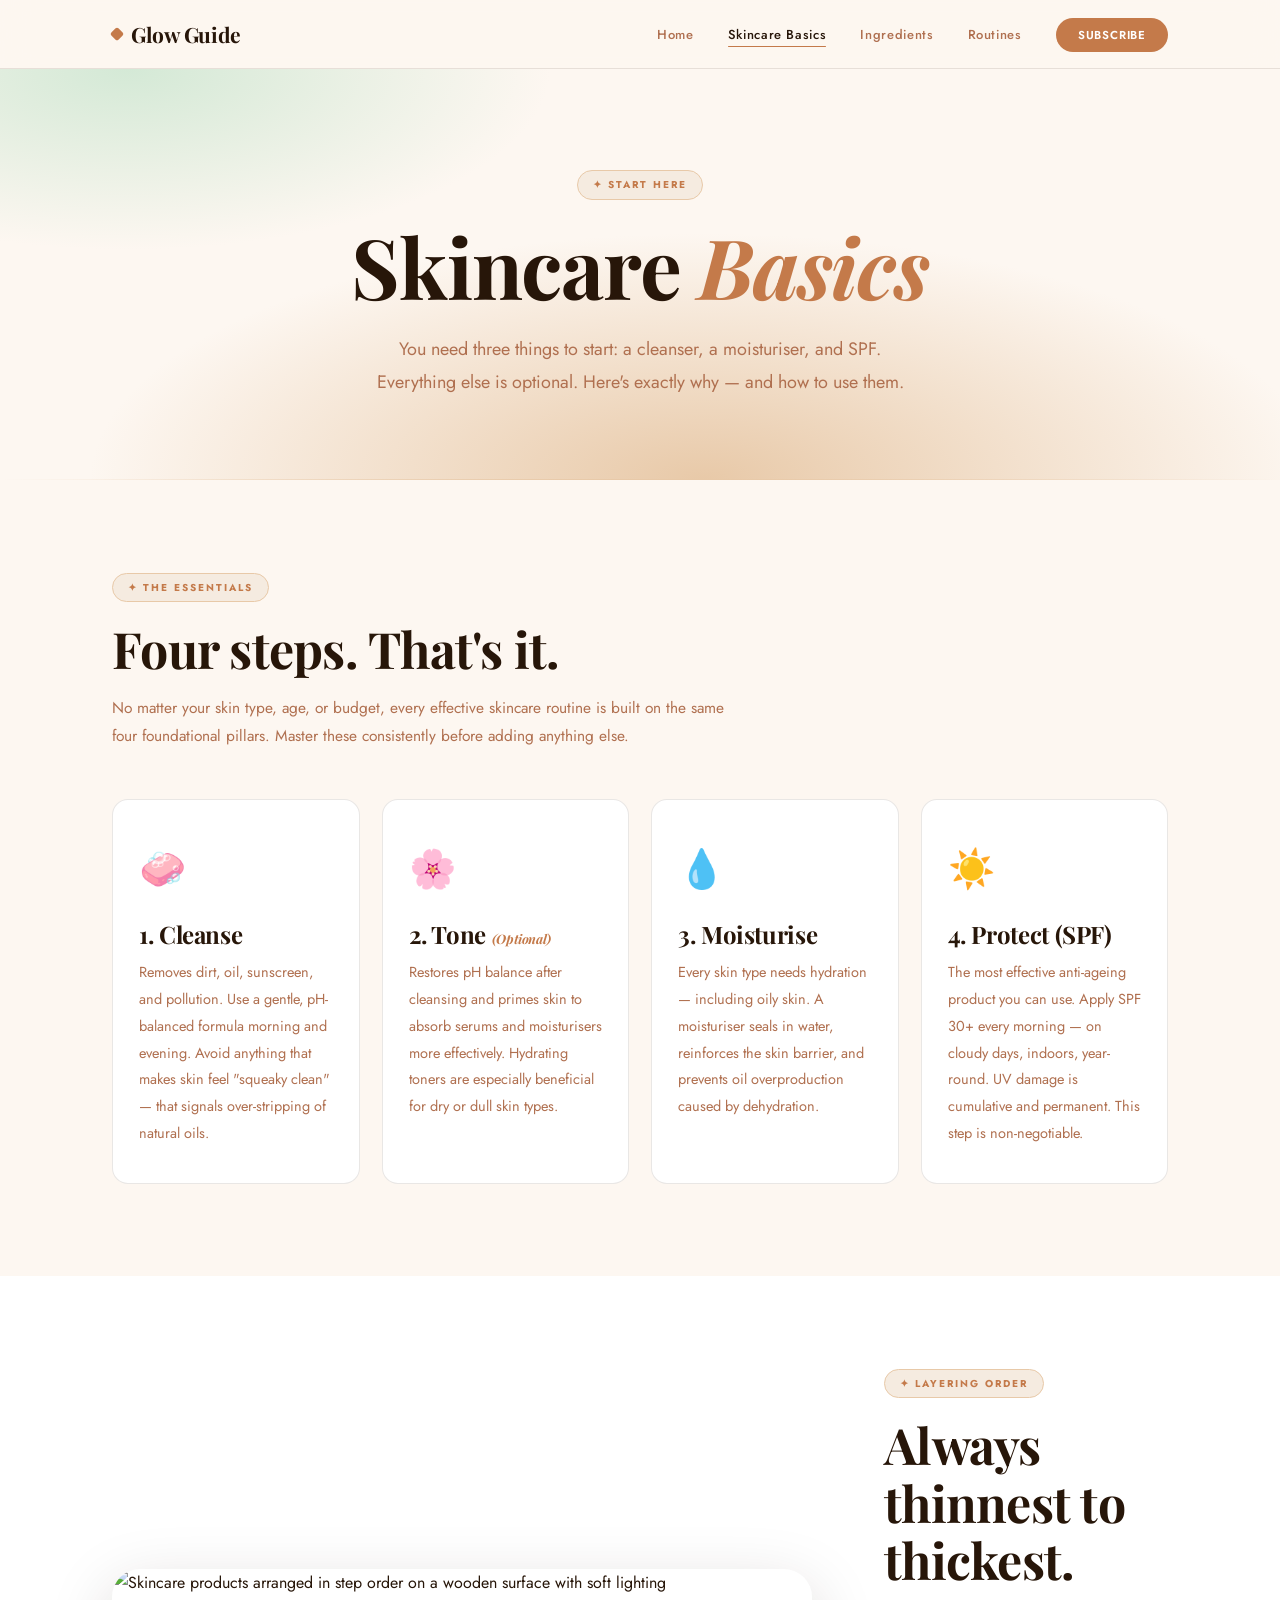
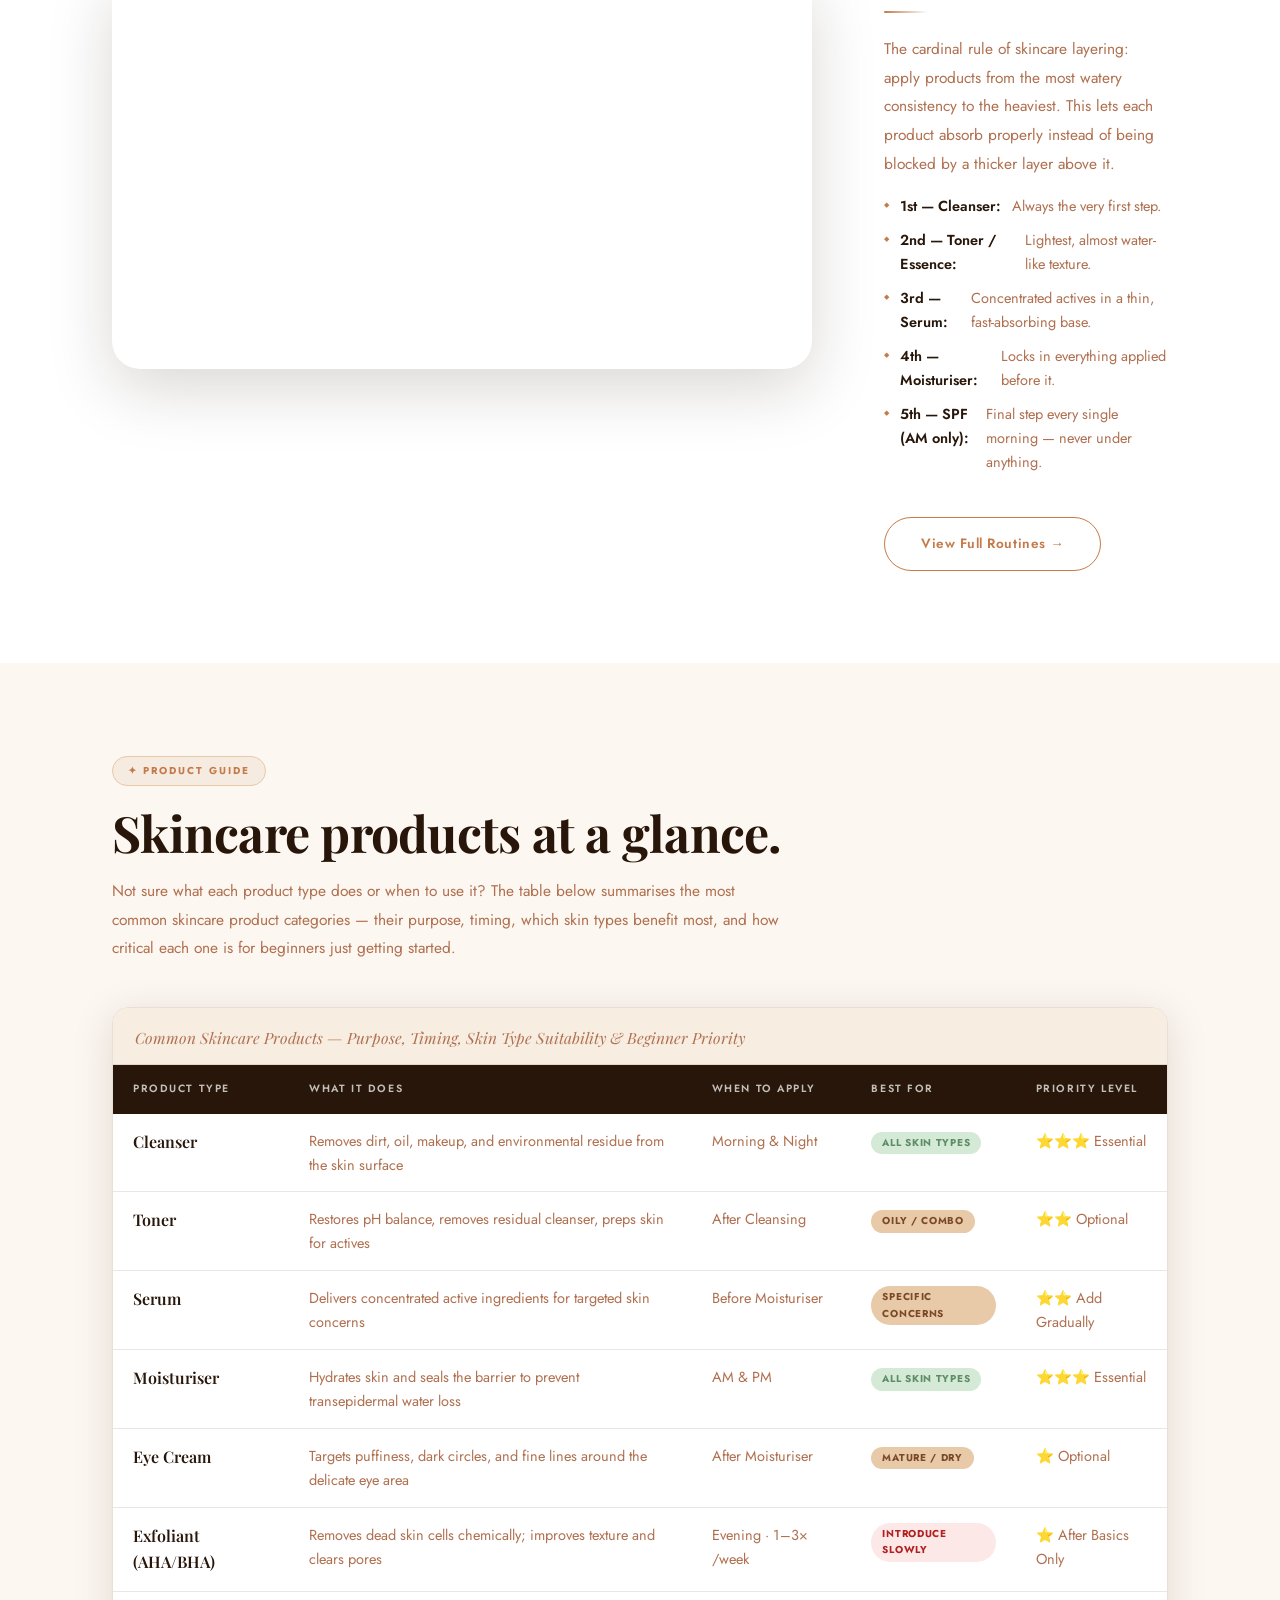
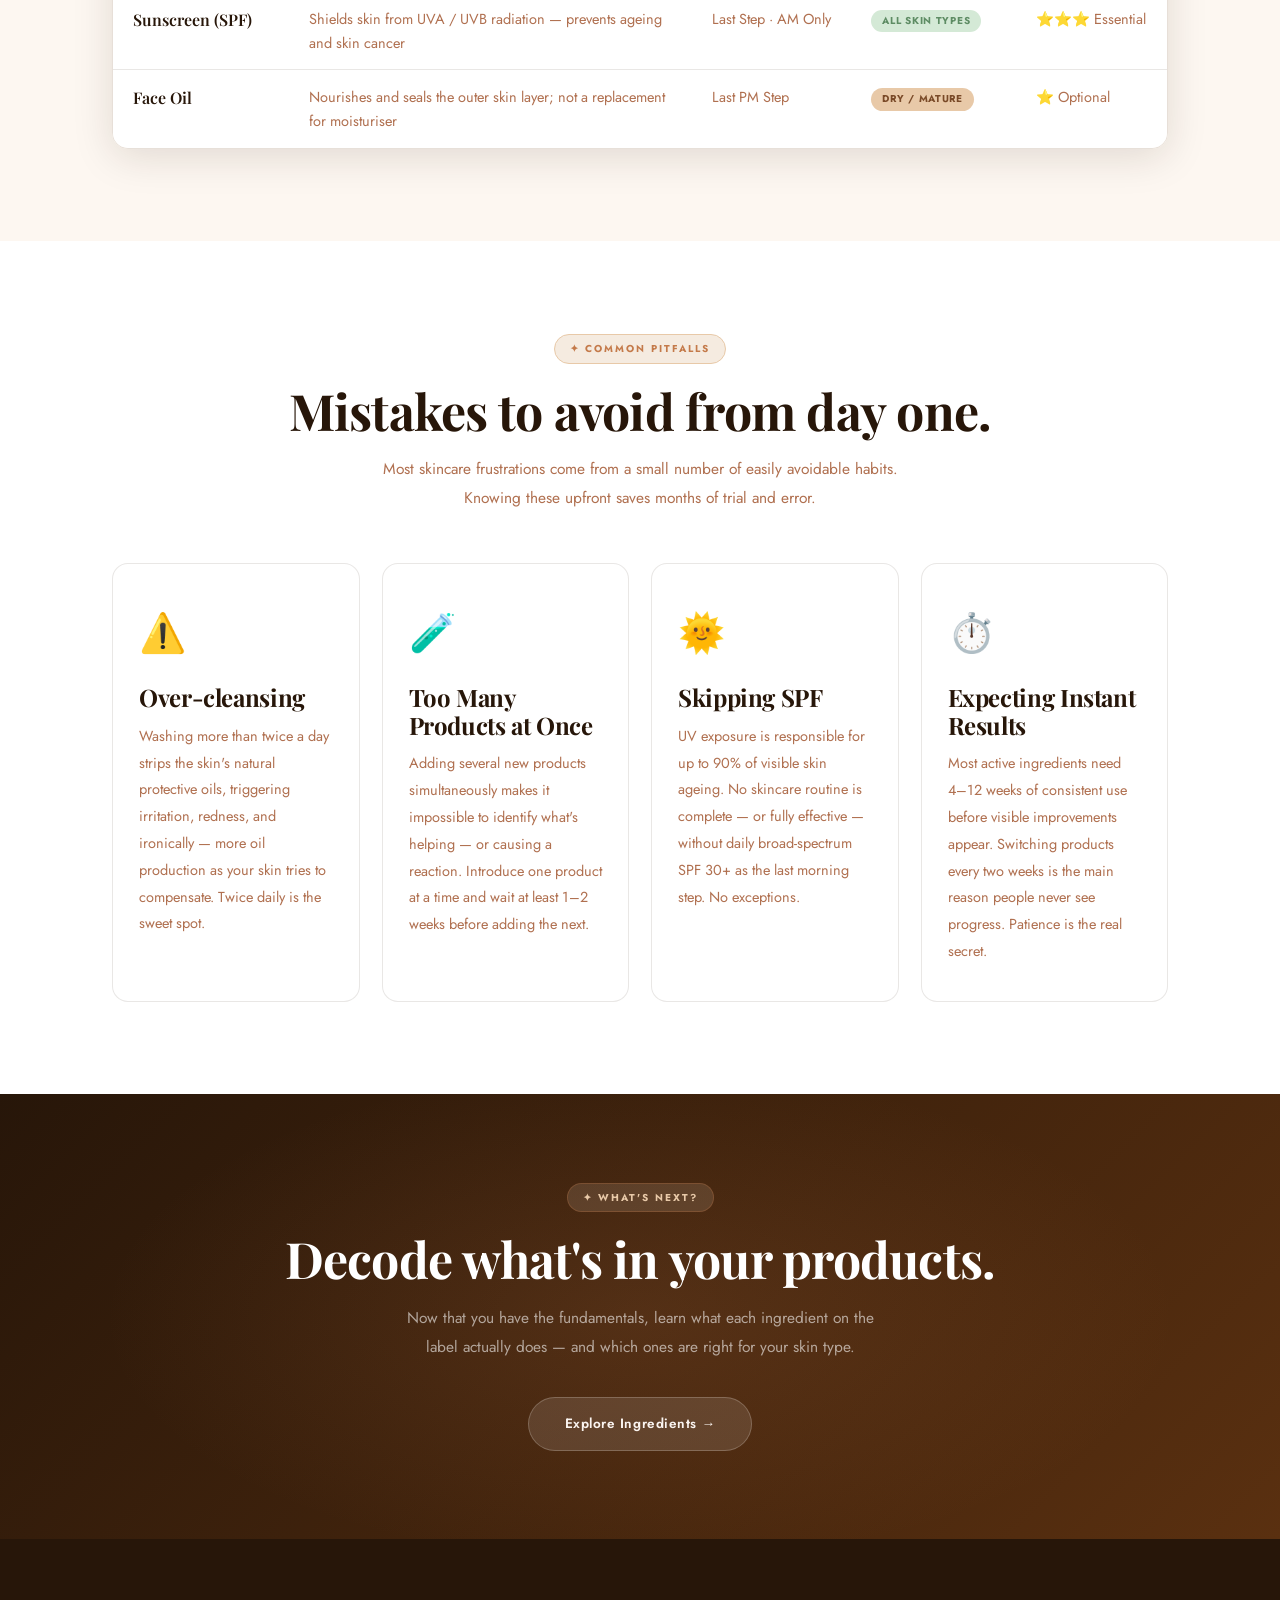
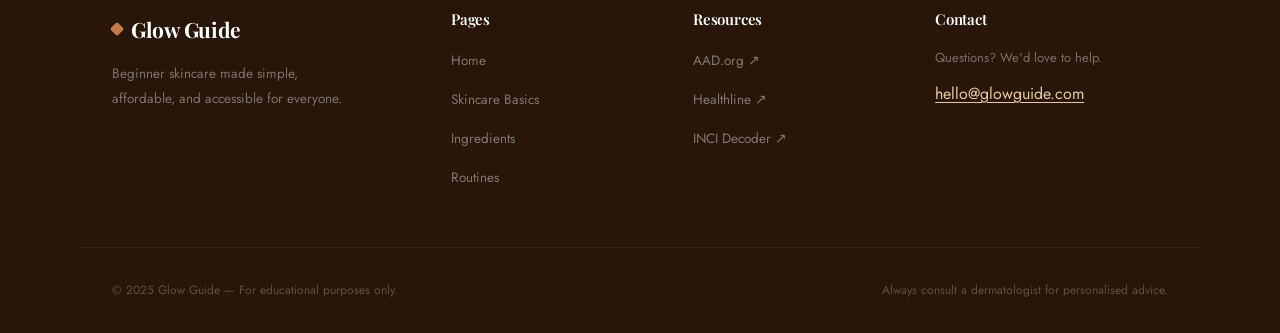
==== commit 76662277: "Update basics.html" ====
--- a/basics.html
+++ b/basics.html
@@ -3,236 +3,268 @@
 <head>
   <meta charset="UTF-8" />
   <meta name="viewport" content="width=device-width, initial-scale=1.0" />
-  <meta name="description" content="Learn the fundamental steps of skincare — cleansing, moisturizing, and SPF — with a beginner-friendly guide from Glow Guide." />
-  <meta name="keywords" content="skincare basics, cleanse, moisturize, SPF, sunscreen, beginner skincare routine, how to layer skincare" />
+  <meta name="description" content="Learn the four essential skincare steps — cleansing, moisturizing, and SPF. Includes a full product comparison table and beginner layering guide." />
+  <meta name="keywords" content="skincare basics, cleanse, moisturize, SPF, sunscreen, layering skincare, beginner skin routine, skin care steps" />
   <meta name="author" content="Glow Guide" />
   <title>Skincare Basics — Glow Guide</title>
-  <link href="https://fonts.googleapis.com/css2?family=Cormorant+Garamond:ital,wght@0,300;0,400;0,600;1,300;1,400&family=DM+Sans:wght@300;400;500&display=swap" rel="stylesheet" />
+  <link href="https://fonts.googleapis.com/css2?family=Playfair+Display:ital,wght@0,600;0,700;1,400;1,600&family=Jost:wght@300;400;500;600&display=swap" rel="stylesheet" />
   <link rel="stylesheet" href="style.css" />
 </head>
 <body>
 
-  <!-- HEADER -->
-  <header>
-    <div class="header-inner">
-      <div class="site-logo">✦ Glow <span>Guide</span></div>
-      <nav>
-        <ul id="nav-menu">
-          <li><a href="index.html">Home</a></li>
-          <li><a href="basics.html" class="active">Skincare Basics</a></li>
-          <li><a href="ingredients.html">Ingredients</a></li>
-          <li><a href="routines.html">Routines</a></li>
+<!-- ══════════════ HEADER ══════════════ -->
+<header id="hdr">
+  <div class="hdr">
+    <a href="index.html" class="logo"><span class="logo-gem"></span>Glow Guide</a>
+    <nav>
+      <ul id="nav-list">
+        <li><a href="index.html">Home</a></li>
+        <li><a href="basics.html" class="active">Skincare Basics</a></li>
+        <li><a href="ingredients.html">Ingredients</a></li>
+        <li><a href="routines.html">Routines</a></li>
+        <li><a href="index.html#subscribe" class="nav-pill">Subscribe</a></li>
+      </ul>
+    </nav>
+    <button class="nav-toggle" onclick="toggleNav()" aria-label="Toggle menu">☰</button>
+  </div>
+</header>
+
+<!-- ══════════════ MAIN ══════════════ -->
+<main>
+
+  <!-- PAGE HERO -->
+  <div class="pg-hero">
+    <span class="chip">✦ Start Here</span>
+    <h1>Skincare <em>Basics</em></h1>
+    <p>You need three things to start: a cleanser, a moisturiser, and SPF. Everything else is optional. Here's exactly why — and how to use them.</p>
+  </div>
+
+  <!-- THE FOUR PILLARS ──────────────────────────── -->
+  <section class="sec">
+    <div class="wrap">
+      <span class="chip">✦ The Essentials</span>
+      <h2>Four steps. That's it.</h2>
+      <p style="max-width:620px;">No matter your skin type, age, or budget, every effective skincare routine is built on the same four foundational pillars. Master these consistently before adding anything else.</p>
+      <div class="card-grid">
+        <div class="card">
+          <span class="card-ico">🧼</span>
+          <h3>1. Cleanse</h3>
+          <p>Removes dirt, oil, sunscreen, and pollution. Use a gentle, pH-balanced formula morning and evening. Avoid anything that makes skin feel "squeaky clean" — that signals over-stripping of natural oils.</p>
+        </div>
+        <div class="card">
+          <span class="card-ico">🌸</span>
+          <h3>2. Tone <em style="font-size:13px;">(Optional)</em></h3>
+          <p>Restores pH balance after cleansing and primes skin to absorb serums and moisturisers more effectively. Hydrating toners are especially beneficial for dry or dull skin types.</p>
+        </div>
+        <div class="card">
+          <span class="card-ico">💧</span>
+          <h3>3. Moisturise</h3>
+          <p>Every skin type needs hydration — including oily skin. A moisturiser seals in water, reinforces the skin barrier, and prevents oil overproduction caused by dehydration.</p>
+        </div>
+        <div class="card">
+          <span class="card-ico">☀️</span>
+          <h3>4. Protect (SPF)</h3>
+          <p>The most effective anti-ageing product you can use. Apply SPF 30+ every morning — on cloudy days, indoors, year-round. UV damage is cumulative and permanent. This step is non-negotiable.</p>
+        </div>
+      </div>
+    </div>
+  </section>
+
+  <!-- LAYERING + IMAGE ─────────────────────────── -->
+  <section class="sec-w">
+    <div class="wrap two-col">
+      <div>
+        <img
+          src="https://images.unsplash.com/photo-1611080626919-7cf5a9dbab12?w=700&auto=format&fit=crop&q=80"
+          alt="Skincare products arranged in step order on a wooden surface with soft lighting"
+          width="700" height="400"
+          loading="lazy"
+        />
+      </div>
+      <div>
+        <span class="chip">✦ Layering Order</span>
+        <h2>Always thinnest to thickest.</h2>
+        <hr class="rule" />
+        <p>The cardinal rule of skincare layering: apply products from the most watery consistency to the heaviest. This lets each product absorb properly instead of being blocked by a thicker layer above it.</p>
+        <ul>
+          <li><strong>1st — Cleanser:</strong> Always the very first step.</li>
+          <li><strong>2nd — Toner / Essence:</strong> Lightest, almost water-like texture.</li>
+          <li><strong>3rd — Serum:</strong> Concentrated actives in a thin, fast-absorbing base.</li>
+          <li><strong>4th — Moisturiser:</strong> Locks in everything applied before it.</li>
+          <li><strong>5th — SPF (AM only):</strong> Final step every single morning — never under anything.</li>
         </ul>
-      </nav>
-      <button class="nav-toggle" onclick="toggleNav()" aria-label="Toggle navigation">☰</button>
-    </div>
-  </header>
-
-  <!-- MAIN -->
-  <main>
-
-    <!-- PAGE HERO -->
-    <div class="page-hero">
-      <span class="label">Start Here</span>
-      <h1>Skincare <em>Basics</em></h1>
-      <p>You don't need 12 products. You need the right 3–4 — done consistently. Here's exactly what they are and why they matter.</p>
-    </div>
-
-    <!-- THE CORE FOUR -->
-    <section class="section">
-      <div class="container">
-        <span class="label">The Core Four</span>
-        <h2>The essential steps every routine needs.</h2>
-        <p style="max-width:640px;">No matter your skin type, budget, or experience level, every effective skincare routine is built on the same four pillars. Master these before adding anything else.</p>
-        <div class="card-grid">
-          <div class="card">
-            <div class="card-icon">🧼</div>
-            <h3>1. Cleanse</h3>
-            <p>Remove dirt, oil, sunscreen, and environmental pollutants. Use a gentle cleanser twice daily — morning and night. Avoid anything that leaves skin feeling "squeaky clean," which signals over-stripping.</p>
-          </div>
-          <div class="card">
-            <div class="card-icon">🌸</div>
-            <h3>2. Tone <em style="font-size:14px;">(optional)</em></h3>
-            <p>Toners balance your skin's pH after cleansing and can remove residual cleanser. A good toner prepares your skin to absorb serums and moisturizers more effectively.</p>
-          </div>
-          <div class="card">
-            <div class="card-icon">💧</div>
-            <h3>3. Moisturize</h3>
-            <p>Every skin type needs hydration — including oily skin. A moisturizer locks in water and reinforces the skin barrier. Without it, skin overproduces oil or becomes irritated and flaky.</p>
-          </div>
-          <div class="card">
-            <div class="card-icon">☀️</div>
-            <h3>4. SPF (AM only)</h3>
-            <p>The single most effective anti-aging product you can use. Apply SPF 30 or higher every single morning — even indoors, even on cloudy days. UV damage is cumulative and irreversible.</p>
-          </div>
-        </div>
-      </div>
-    </section>
-
-    <!-- LAYERING ORDER -->
-    <section class="section-alt">
-      <div class="container two-col">
-        <div>
-          <span class="label">Product Layering</span>
-          <h2>Always go thinnest to thickest.</h2>
-          <p>The golden rule of skincare layering is to apply products from the lightest (most watery) consistency to the heaviest (thickest). This ensures each product can penetrate the skin properly and isn't blocked by a heavier product above it.</p>
-          <p>For example: a water-based serum applied over a thick moisturizer can't absorb — the moisturizer creates a barrier. But when applied the correct way (serum first, moisturizer second), both work as intended.</p>
-          <br />
-          <a href="routines.html" class="btn-outline">See Full Routines →</a>
-        </div>
-        <div>
-          <img
-            src="https://images.unsplash.com/photo-1611080626919-7cf5a9dbab12?w=600&auto=format&fit=crop&q=80"
-            alt="Skincare products arranged in layering order on a wooden surface"
-            width="600" height="360"
-          />
-        </div>
-      </div>
-    </section>
-
-    <!-- COMPARISON TABLE -->
-    <section class="section">
-      <div class="container">
-        <span class="label">Quick Comparison</span>
-        <h2>Skincare product types at a glance.</h2>
-        <p style="max-width:680px;">Not sure what each type of product does or when to use it? The table below summarizes the most common product categories, their purpose, when to apply them, and which skin types typically benefit most.</p>
-
-        <div class="table-wrapper">
-          <table>
-            <caption>Common Skincare Products — Purpose, Timing &amp; Skin Type Suitability</caption>
-            <thead>
-              <tr>
-                <th>Product Type</th>
-                <th>What It Does</th>
-                <th>When to Apply</th>
-                <th>Best For</th>
-                <th>Beginner Priority</th>
-              </tr>
-            </thead>
-            <tbody>
-              <tr>
-                <td>Cleanser</td>
-                <td>Removes dirt, oil, makeup, and sunscreen from the skin surface</td>
-                <td>Morning &amp; Evening</td>
-                <td><span class="tag">All Skin Types</span></td>
-                <td>⭐⭐⭐ Essential</td>
-              </tr>
-              <tr>
-                <td>Toner</td>
-                <td>Balances pH, removes leftover residue, preps skin for next steps</td>
-                <td>After Cleansing</td>
-                <td><span class="tag neutral">Oily / Combo</span></td>
-                <td>⭐⭐ Optional</td>
-              </tr>
-              <tr>
-                <td>Serum</td>
-                <td>Delivers concentrated active ingredients (e.g., Vitamin C, HA, Retinol)</td>
-                <td>After Toner, Before Moisturizer</td>
-                <td><span class="tag neutral">Targeted Concerns</span></td>
-                <td>⭐⭐ Add Later</td>
-              </tr>
-              <tr>
-                <td>Moisturizer</td>
-                <td>Seals in hydration, strengthens the skin barrier, prevents water loss</td>
-                <td>After Serum (AM &amp; PM)</td>
-                <td><span class="tag">All Skin Types</span></td>
-                <td>⭐⭐⭐ Essential</td>
-              </tr>
-              <tr>
-                <td>Eye Cream</td>
-                <td>Hydrates and targets the delicate under-eye area (puffiness, dark circles)</td>
-                <td>After Moisturizer</td>
-                <td><span class="tag neutral">Mature / Dry</span></td>
-                <td>⭐ Optional</td>
-              </tr>
-              <tr>
-                <td>Sunscreen (SPF)</td>
-                <td>Protects against UVA/UVB rays, prevents premature aging and skin cancer</td>
-                <td>Last Step — AM Only</td>
-                <td><span class="tag">All Skin Types</span></td>
-                <td>⭐⭐⭐ Essential</td>
-              </tr>
-              <tr>
-                <td>Exfoliant (AHA/BHA)</td>
-                <td>Removes dead skin cells, improves texture, unclogs pores</td>
-                <td>Evening, 1–3× per week</td>
-                <td><span class="tag caution">Introduce Slowly</span></td>
-                <td>⭐ Add After Basics</td>
-              </tr>
-              <tr>
-                <td>Face Oil</td>
-                <td>Nourishes and seals in moisture; not a replacement for moisturizer</td>
-                <td>Last PM Step</td>
-                <td><span class="tag neutral">Dry / Mature</span></td>
-                <td>⭐ Optional</td>
-              </tr>
-            </tbody>
-          </table>
-        </div>
-      </div>
-    </section>
-
-    <!-- COMMON MISTAKES -->
-    <section class="section-alt">
-      <div class="container">
-        <div class="center">
-          <span class="label">Avoid These</span>
-          <h2>The most common beginner mistakes.</h2>
-          <p style="max-width:560px; margin: 0 auto 44px;">Most skincare frustrations come from a handful of easily avoidable habits. Here's what to watch out for from day one.</p>
-        </div>
-        <div class="card-grid">
-          <div class="card">
-            <div class="card-icon">⚠️</div>
-            <h3>Over-cleansing</h3>
-            <p>Washing more than twice a day strips the skin's natural protective oils, leading to irritation, redness, and paradoxically — more oil production as the skin tries to compensate.</p>
-          </div>
-          <div class="card">
-            <div class="card-icon">🧪</div>
-            <h3>Too Many Products at Once</h3>
-            <p>Adding several new products simultaneously makes it impossible to identify what's working (or causing a reaction). Introduce one product at a time and wait 1–2 weeks before adding another.</p>
-          </div>
-          <div class="card">
-            <div class="card-icon">😴</div>
-            <h3>Skipping SPF</h3>
-            <p>UV damage causes wrinkles, dark spots, and increases skin cancer risk. Sunscreen is the most proven anti-aging product in existence. No routine is complete without it in the morning.</p>
-          </div>
-          <div class="card">
-            <div class="card-icon">⏱️</div>
-            <h3>Expecting Instant Results</h3>
-            <p>Most skincare products need 4–12 weeks of consistent use before visible improvements appear. Switching products too soon is one of the biggest reasons routines fail.</p>
-          </div>
-        </div>
-      </div>
-    </section>
-
-    <!-- CTA -->
-    <div class="cta-banner">
-      <div class="container">
-        <span class="label">Ready for more?</span>
-        <h2>Learn what's in your products.</h2>
-        <p>Now that you understand the basics, explore our Ingredients Guide to decode what your products actually contain.</p>
-        <a href="ingredients.html" class="btn-primary">Explore Ingredients →</a>
-      </div>
-    </div>
-
-  </main>
-
-  <!-- FOOTER -->
-  <footer>
-    <div class="container">
-      <div class="footer-logo">✦ Glow Guide</div>
-      <p>Beginner skincare made simple &amp; accessible for everyone.</p>
-      <nav class="footer-nav">
-        <a href="index.html">Home</a>
-        <a href="basics.html">Skincare Basics</a>
-        <a href="ingredients.html">Ingredients</a>
-        <a href="routines.html">Routines</a>
-      </nav>
-      <p class="footer-email">Questions? Email us: <a href="mailto:hello@glowguide.com">hello@glowguide.com</a></p>
-      <p class="footer-copy">© 2025 Glow Guide — For educational purposes only.</p>
-    </div>
-  </footer>
-
-  <script src="script.js"></script>
+        <br />
+        <a href="routines.html" class="btn btn-stroke">View Full Routines →</a>
+      </div>
+    </div>
+  </section>
+
+  <!-- ════════════════════════════════════════
+       TABLE  ·  Required element
+       3+ columns · 1 header row · 3+ data rows
+  ════════════════════════════════════════ -->
+  <section class="sec">
+    <div class="wrap">
+      <span class="chip">✦ Product Guide</span>
+      <h2>Skincare products at a glance.</h2>
+      <p style="max-width:680px;">Not sure what each product type does or when to use it? The table below summarises the most common skincare product categories — their purpose, timing, which skin types benefit most, and how critical each one is for beginners just getting started.</p>
+
+      <div class="tbl-wrap">
+        <table>
+          <caption>Common Skincare Products — Purpose, Timing, Skin Type Suitability &amp; Beginner Priority</caption>
+          <thead>
+            <tr>
+              <th>Product Type</th>
+              <th>What It Does</th>
+              <th>When to Apply</th>
+              <th>Best For</th>
+              <th>Priority Level</th>
+            </tr>
+          </thead>
+          <tbody>
+            <tr>
+              <td>Cleanser</td>
+              <td>Removes dirt, oil, makeup, and environmental residue from the skin surface</td>
+              <td>Morning &amp; Night</td>
+              <td><span class="badge badge-g">All Skin Types</span></td>
+              <td>⭐⭐⭐ Essential</td>
+            </tr>
+            <tr>
+              <td>Toner</td>
+              <td>Restores pH balance, removes residual cleanser, preps skin for actives</td>
+              <td>After Cleansing</td>
+              <td><span class="badge badge-t">Oily / Combo</span></td>
+              <td>⭐⭐ Optional</td>
+            </tr>
+            <tr>
+              <td>Serum</td>
+              <td>Delivers concentrated active ingredients for targeted skin concerns</td>
+              <td>Before Moisturiser</td>
+              <td><span class="badge badge-t">Specific Concerns</span></td>
+              <td>⭐⭐ Add Gradually</td>
+            </tr>
+            <tr>
+              <td>Moisturiser</td>
+              <td>Hydrates skin and seals the barrier to prevent transepidermal water loss</td>
+              <td>AM &amp; PM</td>
+              <td><span class="badge badge-g">All Skin Types</span></td>
+              <td>⭐⭐⭐ Essential</td>
+            </tr>
+            <tr>
+              <td>Eye Cream</td>
+              <td>Targets puffiness, dark circles, and fine lines around the delicate eye area</td>
+              <td>After Moisturiser</td>
+              <td><span class="badge badge-t">Mature / Dry</span></td>
+              <td>⭐ Optional</td>
+            </tr>
+            <tr>
+              <td>Exfoliant (AHA/BHA)</td>
+              <td>Removes dead skin cells chemically; improves texture and clears pores</td>
+              <td>Evening · 1–3× /week</td>
+              <td><span class="badge badge-r">Introduce Slowly</span></td>
+              <td>⭐ After Basics Only</td>
+            </tr>
+            <tr>
+              <td>Sunscreen (SPF)</td>
+              <td>Shields skin from UVA / UVB radiation — prevents ageing and skin cancer</td>
+              <td>Last Step · AM Only</td>
+              <td><span class="badge badge-g">All Skin Types</span></td>
+              <td>⭐⭐⭐ Essential</td>
+            </tr>
+            <tr>
+              <td>Face Oil</td>
+              <td>Nourishes and seals the outer skin layer; not a replacement for moisturiser</td>
+              <td>Last PM Step</td>
+              <td><span class="badge badge-t">Dry / Mature</span></td>
+              <td>⭐ Optional</td>
+            </tr>
+          </tbody>
+        </table>
+      </div>
+    </div>
+  </section>
+
+  <!-- MISTAKES ─────────────────────────────────── -->
+  <section class="sec-w">
+    <div class="wrap">
+      <div class="center">
+        <span class="chip">✦ Common Pitfalls</span>
+        <h2>Mistakes to avoid from day one.</h2>
+        <p style="max-width:540px;margin:0 auto 50px;">Most skincare frustrations come from a small number of easily avoidable habits. Knowing these upfront saves months of trial and error.</p>
+      </div>
+      <div class="card-grid">
+        <div class="card">
+          <span class="card-ico">⚠️</span>
+          <h3>Over-cleansing</h3>
+          <p>Washing more than twice a day strips the skin's natural protective oils, triggering irritation, redness, and ironically — more oil production as your skin tries to compensate. Twice daily is the sweet spot.</p>
+        </div>
+        <div class="card">
+          <span class="card-ico">🧪</span>
+          <h3>Too Many Products at Once</h3>
+          <p>Adding several new products simultaneously makes it impossible to identify what's helping — or causing a reaction. Introduce one product at a time and wait at least 1–2 weeks before adding the next.</p>
+        </div>
+        <div class="card">
+          <span class="card-ico">🌞</span>
+          <h3>Skipping SPF</h3>
+          <p>UV exposure is responsible for up to 90% of visible skin ageing. No skincare routine is complete — or fully effective — without daily broad-spectrum SPF 30+ as the last morning step. No exceptions.</p>
+        </div>
+        <div class="card">
+          <span class="card-ico">⏱️</span>
+          <h3>Expecting Instant Results</h3>
+          <p>Most active ingredients need 4–12 weeks of consistent use before visible improvements appear. Switching products every two weeks is the main reason people never see progress. Patience is the real secret.</p>
+        </div>
+      </div>
+    </div>
+  </section>
+
+  <!-- CTA -->
+  <div class="cta-dk">
+    <div class="wrap">
+      <span class="chip">✦ What's Next?</span>
+      <h2>Decode what's in your products.</h2>
+      <p>Now that you have the fundamentals, learn what each ingredient on the label actually does — and which ones are right for your skin type.</p>
+      <a href="ingredients.html" class="btn btn-ghost">Explore Ingredients →</a>
+    </div>
+  </div>
+
+</main>
+
+<!-- ══════════════ FOOTER ══════════════ -->
+<footer>
+  <div class="ftr-grid">
+    <div class="ftr-brand">
+      <div class="logo"><span class="logo-gem"></span>Glow Guide</div>
+      <p>Beginner skincare made simple, affordable, and accessible for everyone.</p>
+    </div>
+    <div class="ftr-col">
+      <h4>Pages</h4>
+      <ul>
+        <li><a href="index.html">Home</a></li>
+        <li><a href="basics.html">Skincare Basics</a></li>
+        <li><a href="ingredients.html">Ingredients</a></li>
+        <li><a href="routines.html">Routines</a></li>
+      </ul>
+    </div>
+    <div class="ftr-col">
+      <h4>Resources</h4>
+      <ul>
+        <li><a href="https://www.aad.org" target="_blank" rel="noopener">AAD.org ↗</a></li>
+        <li><a href="https://www.healthline.com/health/beauty-skin-care" target="_blank" rel="noopener">Healthline ↗</a></li>
+        <li><a href="https://incidecoder.com" target="_blank" rel="noopener">INCI Decoder ↗</a></li>
+      </ul>
+    </div>
+    <div class="ftr-col ftr-email">
+      <h4>Contact</h4>
+      <p style="font-size:13px;color:rgba(255,255,255,.38);margin-bottom:10px;">Questions? We'd love to help.</p>
+      <a href="mailto:hello@glowguide.com">hello@glowguide.com</a>
+    </div>
+  </div>
+  <div class="ftr-bottom">
+    <span>© 2025 Glow Guide — For educational purposes only.</span>
+    <span>Always consult a dermatologist for personalised advice.</span>
+  </div>
+</footer>
+
+<script src="script.js"></script>
 </body>
 </html>
--- a/style.css
+++ b/style.css
@@ -1,535 +1,641 @@
-
+/* ================================================================
+   GLOW GUIDE  ·  style.css  ·  External Stylesheet
+   Color palette generated via realtimecolors.com
+   ================================================================ */
+
+/* ── CSS Custom Properties (color scheme) ───────────────────────── */
 :root {
-  --bg: #fdf8f3;
-  --bg-alt: #f5ede2;
-  --text: #2a1f14;
-  --text-muted: #7a6252;
-  --accent: #c97d4e;
-  --accent-light: #f0d9c8;
-  --accent-dark: #8b4f28;
-  --green: #6a8a6c;
-  --green-light: #ddeedd;
-  --white: #ffffff;
-  --border: rgba(42,31,20,0.12);
-  --shadow: 0 8px 40px rgba(42,31,20,0.10);
-
-  --font-display: 'Cormorant Garamond', Georgia, serif;
-  --font-body: 'DM Sans', sans-serif;
-
-  --radius: 16px;
-  --transition: 0.3s cubic-bezier(0.4,0,0.2,1);
-}
-
+  --bg:           #fdf7f1;
+  --bg-card:      #ffffff;
+  --bg-soft:      #f7ede1;
+  --bark:         #271609;
+  --bark-mid:     #7a4a28;
+  --bark-lt:      #b07050;
+  --terra:        #c47a4a;
+  --terra-lt:     #e8c9a8;
+  --terra-pale:   #f5ebe0;
+  --sage:         #5e8c64;
+  --sage-lt:      #d4e9d6;
+  --white:        #ffffff;
+  --border:       rgba(39,22,9,.10);
+  --shadow-s:     0 2px 14px rgba(39,22,9,.08);
+  --shadow-m:     0 8px 40px rgba(39,22,9,.13);
+  --shadow-l:     0 20px 64px rgba(39,22,9,.17);
+  --serif:        'Playfair Display', Georgia, serif;
+  --sans:         'Jost', 'Helvetica Neue', sans-serif;
+  --ease:         cubic-bezier(.4,0,.2,1);
+  --r-sm:         8px;
+  --r:            16px;
+  --r-lg:         28px;
+}
+
+/* ── Reset ───────────────────────────────────────────────────────── */
 *, *::before, *::after { box-sizing: border-box; margin: 0; padding: 0; }
 html { scroll-behavior: smooth; }
 body {
-  font-family: var(--font-body);
+  font-family: var(--sans);
   background: var(--bg);
-  color: var(--text);
-  font-size: 16px;
-  line-height: 1.7;
+  color: var(--bark);
+  line-height: 1.75;
   overflow-x: hidden;
-}
-a { color: inherit; text-decoration: none; }
-ul { list-style: none; }
-img { max-width: 100%; display: block; }
-
-.container { max-width: 1160px; margin: 0 auto; padding: 0 32px; }
-.section { padding: 96px 0; }
+  -webkit-font-smoothing: antialiased;
+}
+a    { color: inherit; text-decoration: none; }
+ul   { list-style: none; }
+img  { max-width: 100%; height: auto; display: block; }
+button { cursor: pointer; font-family: inherit; }
+
+/* ================================================================
+   SELECTOR 1 · TYPOGRAPHY
+   ================================================================ */
+h1, h2, h3, h4 {
+  font-family: var(--serif);
+  font-weight: 700;
+  line-height: 1.15;
+  color: var(--bark);
+  letter-spacing: -.015em;
+}
+h1  { font-size: clamp(42px, 6.5vw, 86px); }
+h2  { font-size: clamp(28px, 4vw, 50px); margin-bottom: 16px; }
+h3  { font-size: clamp(18px, 2.5vw, 24px); margin-bottom: 10px; }
+h4  { font-size: 16px; font-weight: 600; }
+em  { font-style: italic; color: var(--terra); font-family: var(--serif); }
+p   { font-size: 15.5px; color: var(--bark-lt); line-height: 1.85; margin-bottom: 15px; }
+p:last-child { margin-bottom: 0; }
+strong { color: var(--bark); font-weight: 600; }
+
+/* ================================================================
+   SELECTOR 2 · LAYOUT HELPERS
+   ================================================================ */
+.wrap   { max-width: 1120px; margin: 0 auto; padding: 0 32px; }
+.sec    { padding: 92px 0; }
+.sec-w  { padding: 92px 0; background: var(--white); }
+.sec-dk { padding: 92px 0; background: var(--bark); }
 .center { text-align: center; }
-
-h1, h2, h3, h4 {
-  font-family: var(--font-display);
-  font-weight: 400;
-  line-height: 1.15;
-}
-h1 { font-size: clamp(52px, 7vw, 88px); }
-h2 { font-size: clamp(34px, 4.5vw, 52px); margin-bottom: 20px; }
-h3 { font-size: clamp(20px, 2.5vw, 26px); margin-bottom: 10px; }
-em { font-style: italic; color: var(--accent); }
-p { font-size: 16px; color: var(--text-muted); line-height: 1.8; margin-bottom: 16px; }
-
-.label {
-  display: inline-block;
-  font-size: 11px;
-  font-weight: 500;
-  letter-spacing: 0.18em;
+.chip {
+  display: inline-flex;
+  align-items: center;
+  gap: 6px;
+  font-size: 10px;
+  font-weight: 700;
+  letter-spacing: .2em;
   text-transform: uppercase;
-  color: var(--accent);
-  background: var(--accent-light);
-  padding: 6px 14px;
+  color: var(--terra);
+  background: var(--terra-pale);
+  border: 1px solid var(--terra-lt);
+  padding: 5px 15px;
   border-radius: 40px;
   margin-bottom: 18px;
 }
-
-.btn-primary {
-  display: inline-block;
-  background: var(--accent);
-  color: var(--white);
+.rule {
+  width: 44px; height: 2px;
+  background: linear-gradient(90deg, var(--terra), transparent);
+  border: none;
+  margin: 22px 0;
+  border-radius: 2px;
+}
+
+/* ================================================================
+   SELECTOR 3 · HEADER
+   ================================================================ */
+header {
+  position: sticky;
+  top: 0;
+  z-index: 500;
+  background: rgba(253,247,241,.94);
+  backdrop-filter: blur(18px) saturate(1.5);
+  -webkit-backdrop-filter: blur(18px);
+  border-bottom: 1px solid var(--border);
+  transition: box-shadow .3s var(--ease);
+}
+header.scrolled { box-shadow: var(--shadow-s); }
+.hdr {
+  max-width: 1120px;
+  margin: 0 auto;
+  padding: 0 32px;
+  height: 68px;
+  display: flex;
+  align-items: center;
+  justify-content: space-between;
+}
+
+/* ================================================================
+   SELECTOR 4 · LOGO
+   ================================================================ */
+.logo {
+  display: flex;
+  align-items: center;
+  gap: 9px;
+  font-family: var(--serif);
+  font-size: 21px;
+  font-weight: 700;
+  color: var(--bark);
+  letter-spacing: -.02em;
+}
+.logo-gem {
+  width: 10px; height: 10px;
+  background: var(--terra);
+  border-radius: 2px;
+  transform: rotate(45deg);
+  flex-shrink: 0;
+}
+
+/* ================================================================
+   SELECTOR 5 · NAV
+   ================================================================ */
+nav ul {
+  display: flex;
+  align-items: center;
+  gap: 34px;
+}
+nav ul li a {
+  font-size: 13px;
+  font-weight: 500;
+  letter-spacing: .05em;
+  color: var(--bark-lt);
+  position: relative;
+  padding-bottom: 3px;
+  transition: color .25s var(--ease);
+}
+nav ul li a::after {
+  content: '';
+  position: absolute;
+  bottom: 0; left: 0;
+  width: 0; height: 1.5px;
+  background: var(--terra);
+  border-radius: 2px;
+  transition: width .28s var(--ease);
+}
+nav ul li a:hover,
+nav ul li a.active { color: var(--bark); }
+nav ul li a:hover::after,
+nav ul li a.active::after { width: 100%; }
+
+.nav-pill {
+  font-size: 11.5px !important;
+  font-weight: 600 !important;
+  letter-spacing: .07em !important;
+  text-transform: uppercase;
+  color: var(--white) !important;
+  background: var(--terra);
+  padding: 9px 22px;
+  border-radius: 50px;
+  transition: background .25s var(--ease), transform .2s !important;
+}
+.nav-pill::after { display: none !important; }
+.nav-pill:hover  { background: var(--bark-mid) !important; transform: translateY(-1px); }
+
+.nav-toggle {
+  display: none;
+  background: none;
+  border: none;
+  font-size: 22px;
+  color: var(--bark);
+}
+
+/* ================================================================
+   SELECTOR 6 · FOOTER
+   ================================================================ */
+footer {
+  background: var(--bark);
+  padding: 72px 0 32px;
+}
+.ftr-grid {
+  max-width: 1120px;
+  margin: 0 auto;
+  padding: 0 32px 56px;
+  display: grid;
+  grid-template-columns: 1.5fr 1fr 1fr 1.2fr;
+  gap: 48px;
+  border-bottom: 1px solid rgba(255,255,255,.07);
+  margin-bottom: 32px;
+}
+.ftr-brand .logo  { color: var(--white); margin-bottom: 14px; }
+.ftr-brand p      { font-size: 13.5px; color: rgba(255,255,255,.4); max-width: 230px; }
+.ftr-col h4       { font-family: var(--serif); font-size: 15px; color: var(--white); margin-bottom: 18px; font-weight: 600; }
+.ftr-col ul       { display: flex; flex-direction: column; gap: 11px; }
+.ftr-col ul li a  { font-size: 13.5px; color: rgba(255,255,255,.42); transition: color .25s; }
+.ftr-col ul li a:hover { color: var(--terra-lt); }
+.ftr-email a      { color: var(--terra-lt); text-decoration: underline; text-underline-offset: 3px; }
+.ftr-email a:hover { color: var(--white); }
+.ftr-bottom {
+  max-width: 1120px;
+  margin: 0 auto;
+  padding: 0 32px;
+  display: flex;
+  justify-content: space-between;
+  align-items: center;
+  font-size: 12px;
+  color: rgba(255,255,255,.25);
+}
+
+/* ================================================================
+   SELECTOR 7 · BUTTONS
+   ================================================================ */
+.btn {
+  display: inline-flex;
+  align-items: center;
+  gap: 8px;
+  font-family: var(--sans);
+  font-size: 13.5px;
+  font-weight: 600;
+  letter-spacing: .04em;
+  border-radius: 50px;
   padding: 14px 36px;
-  border-radius: 50px;
-  font-family: var(--font-body);
-  font-size: 14px;
-  font-weight: 500;
-  letter-spacing: 0.04em;
-  transition: var(--transition);
-  border: none; cursor: pointer;
-}
-.btn-primary:hover { background: var(--accent-dark); transform: translateY(-2px); box-shadow: 0 8px 24px rgba(201,125,78,0.35); }
-
-.btn-outline {
-  display: inline-block;
-  border: 1.5px solid var(--accent);
-  color: var(--accent);
-  padding: 12px 30px;
-  border-radius: 50px;
-  font-size: 14px;
-  font-weight: 500;
-  transition: var(--transition);
-}
-.btn-outline:hover { background: var(--accent); color: var(--white); }
-
-.nav {
-  position: sticky; top: 0; z-index: 100;
-  background: rgba(253,248,243,0.92);
-  backdrop-filter: blur(12px);
-  display: flex; align-items: center; justify-content: space-between;
-  padding: 20px 40px;
-  border-bottom: 1px solid var(--border);
-}
-.nav-logo {
-  font-family: var(--font-display);
-  font-size: 22px;
-  font-weight: 600;
-  color: var(--text);
-  letter-spacing: 0.02em;
-}
-.nav-links { display: flex; gap: 36px; }
-.nav-links a {
-  font-size: 13px;
-  font-weight: 400;
-  letter-spacing: 0.04em;
-  color: var(--text-muted);
-  transition: var(--transition);
-  position: relative;
-}
-.nav-links a::after {
-  content: '';
-  position: absolute; bottom: -3px; left: 0;
-  width: 0; height: 1.5px;
-  background: var(--accent);
-  transition: var(--transition);
-}
-.nav-links a:hover, .nav-links a.active { color: var(--text); }
-.nav-links a:hover::after, .nav-links a.active::after { width: 100%; }
-.nav-toggle { display: none; background: none; border: none; font-size: 22px; cursor: pointer; }
-
-/* =====================
-   HERO
-   ===================== */
+  border: none;
+  cursor: pointer;
+  transition: background .28s var(--ease), transform .2s var(--ease), box-shadow .28s var(--ease);
+  white-space: nowrap;
+}
+.btn-fill    { background: var(--terra); color: var(--white); }
+.btn-fill:hover { background: var(--bark-mid); transform: translateY(-2px); box-shadow: 0 8px 26px rgba(196,122,74,.4); }
+.btn-stroke  { background: transparent; color: var(--terra); border: 1.5px solid var(--terra); }
+.btn-stroke:hover { background: var(--terra); color: var(--white); transform: translateY(-2px); }
+.btn-ghost   { background: rgba(255,255,255,.12); color: var(--white); border: 1.5px solid rgba(255,255,255,.22); }
+.btn-ghost:hover { background: rgba(255,255,255,.24); transform: translateY(-2px); }
+
+/* ================================================================
+   SELECTOR 8 · HERO
+   ================================================================ */
 .hero {
   position: relative;
   min-height: 92vh;
-  display: flex; align-items: center;
+  display: flex;
+  align-items: center;
   overflow: hidden;
-  padding: 80px 40px;
-}
-.hero-bg {
-  position: absolute; inset: 0;
-  background: radial-gradient(ellipse 80% 80% at 70% 50%, var(--accent-light) 0%, var(--bg) 65%);
-}
-.hero-content {
-  position: relative; z-index: 2;
-  max-width: 640px;
-  animation: fadeUp 0.9s ease both;
-}
-.hero-eyebrow {
-  font-size: 13px; letter-spacing: 0.2em; text-transform: uppercase;
-  color: var(--accent); font-weight: 500;
-  margin-bottom: 16px;
-}
-.hero-title { margin-bottom: 24px; }
-.hero-sub { font-size: 18px; color: var(--text-muted); margin-bottom: 40px; max-width: 480px; }
-
-.hero-deco { position: absolute; right: 8%; top: 50%; transform: translateY(-50%); z-index: 1; }
-.deco-circle {
+  background: var(--bg);
+}
+.hero-wash {
+  position: absolute; inset: 0; pointer-events: none;
+  background:
+    radial-gradient(ellipse 72% 88% at 78% 54%, var(--terra-lt) 0%, transparent 62%),
+    radial-gradient(ellipse 55% 62% at 14% 22%, var(--sage-lt)  0%, transparent 58%),
+    radial-gradient(ellipse 45% 52% at 88% 8%,  var(--bg-soft)  0%, transparent 55%);
+}
+.hero-orbs { position: absolute; inset: 0; overflow: hidden; pointer-events: none; }
+.orb {
+  position: absolute;
   border-radius: 50%;
-  position: absolute;
-  animation: float 6s ease-in-out infinite;
-}
-.c1 { width: 380px; height: 380px; background: var(--accent-light); top: -190px; right: -40px; animation-delay: 0s; }
-.c2 { width: 240px; height: 240px; background: var(--green-light); top: -30px; right: 120px; animation-delay: 2s; }
-.c3 { width: 120px; height: 120px; background: rgba(201,125,78,0.18); top: 80px; right: 20px; animation-delay: 4s; }
-
-/* =====================
-   STRIP
-   ===================== */
-.strip {
-  background: var(--text);
-  padding: 18px 0;
-  overflow: hidden;
-  white-space: nowrap;
-}
-.strip-inner {
-  display: inline-flex; gap: 48px;
-  animation: scroll 18s linear infinite;
-}
-.strip-inner span {
-  font-size: 13px;
-  letter-spacing: 0.15em;
-  text-transform: uppercase;
-  color: var(--accent-light);
-  font-weight: 400;
-}
-
-/* =====================
-   ABOUT
-   ===================== */
-.about { background: var(--white); }
-.two-col { display: grid; grid-template-columns: 1fr 1fr; gap: 80px; align-items: center; }
-.about-text h2 { margin-top: 8px; }
-.about-visual { display: flex; flex-direction: column; gap: 20px; }
-
-.visual-card {
-  background: var(--bg);
-  border: 1px solid var(--border);
-  border-radius: var(--radius);
-  padding: 28px;
-  transition: var(--transition);
-}
-.visual-card:hover { transform: translateX(8px); border-color: var(--accent-light); }
-.vc-offset { margin-left: 40px; }
-.vc-icon { font-size: 28px; margin-bottom: 10px; }
-.visual-card h3 { font-size: 18px; margin-bottom: 6px; }
-.visual-card p { margin: 0; font-size: 14px; }
-
-/* =====================
-   PAGE CARDS
-   ===================== */
-.pages-section { background: var(--bg-alt); }
-.pages-section h2 { margin-bottom: 48px; }
-.page-grid {
-  display: grid;
-  grid-template-columns: repeat(3, 1fr);
-  gap: 24px;
-}
-.page-grid .page-card:nth-child(4) { grid-column: 1 / 2; }
-.page-grid .page-card:nth-child(5) { grid-column: 2 / 3; }
-
-.page-card {
-  display: block;
-  background: var(--white);
-  border: 1px solid var(--border);
-  border-radius: var(--radius);
-  padding: 36px 32px;
+  animation: orbFloat var(--t,9s) ease-in-out infinite;
+  animation-delay: var(--d,0s);
+}
+.o1 { width:420px;height:420px; background:radial-gradient(circle,var(--terra-lt),transparent 72%); top:-60px; right:6%; opacity:.75; --t:10s; }
+.o2 { width:260px;height:260px; background:radial-gradient(circle,var(--sage-lt), transparent 72%); top:18%; right:24%; opacity:.6; --t:13s; --d:3s; }
+.o3 { width:130px;height:130px; background:radial-gradient(circle,var(--terra),   transparent 72%); bottom:22%; right:14%; opacity:.22; --t:8s; --d:1.5s; }
+.hero-txt  { position:relative; z-index:2; max-width:580px; animation:riseIn .9s var(--ease) both; }
+.eyebrow   {
+  display:inline-flex; align-items:center; gap:9px;
+  font-size:11px; font-weight:700; letter-spacing:.22em; text-transform:uppercase;
+  color:var(--terra); margin-bottom:20px;
+}
+.eyebrow::before, .eyebrow::after { content:'◆'; font-size:6px; opacity:.7; }
+.hero-title { margin-bottom:22px; }
+.hero-title .italic-line { display:block; font-style:italic; color:var(--terra); }
+.hero-sub   { font-size:17.5px; max-width:450px; margin-bottom:38px; }
+.hero-acts  { display:flex; align-items:center; gap:14px; flex-wrap:wrap; margin-bottom:30px; }
+.hero-note  { font-size:12.5px; color:var(--bark-lt); }
+.hero-note strong { color:var(--bark); }
+
+/* ================================================================
+   SELECTOR 9 · PAGE HERO (inner pages)
+   ================================================================ */
+.pg-hero {
   position: relative;
   overflow: hidden;
-  transition: var(--transition);
-}
-.page-card::before {
+  padding: 100px 32px 80px;
+  text-align: center;
+  background:
+    radial-gradient(ellipse 80% 100% at 55% 100%, var(--terra-lt) 0%, transparent 60%),
+    radial-gradient(ellipse 60% 80%  at 10% 0%,   var(--sage-lt)  0%, transparent 55%),
+    var(--bg);
+}
+.pg-hero::after {
   content: '';
-  position: absolute; top: 0; left: 0; right: 0;
-  height: 4px;
-  background: var(--accent);
-  transform: scaleX(0);
-  transition: var(--transition);
-  transform-origin: left;
-}
-.page-card:hover { transform: translateY(-6px); box-shadow: var(--shadow); }
-.page-card:hover::before { transform: scaleX(1); }
-.pc-num {
-  font-family: var(--font-display);
-  font-size: 52px;
-  font-weight: 300;
-  color: var(--accent-light);
-  line-height: 1;
-  margin-bottom: 12px;
+  position: absolute;
+  bottom: 0; left: 0; right: 0;
+  height: 1px;
+  background: linear-gradient(90deg, transparent, var(--terra-lt) 50%, transparent);
+}
+.pg-hero h1 { margin-bottom: 20px; }
+.pg-hero p  { font-size: 18px; max-width: 540px; margin: 0 auto; }
+
+/* ================================================================
+   SELECTOR 10 · TICKER
+   ================================================================ */
+.ticker { background:var(--bark); padding:13px 0; overflow:hidden; white-space:nowrap; }
+.ticker-rail { display:inline-flex; animation:tickerScroll 24s linear infinite; }
+.ticker-item {
+  display:inline-flex; align-items:center; gap:22px;
+  padding:0 28px;
+  font-size:11px; font-weight:500; letter-spacing:.18em; text-transform:uppercase;
+  color:rgba(255,255,255,.5);
+}
+.ticker-item::after { content:'◆'; color:var(--terra); font-size:6px; }
+
+/* ================================================================
+   SELECTOR 11 · CARDS
+   ================================================================ */
+.card-grid { display:grid; grid-template-columns:repeat(auto-fit,minmax(228px,1fr)); gap:22px; margin-top:48px; }
+.card {
+  background: var(--bg-card);
+  border: 1px solid var(--border);
+  border-radius: var(--r);
+  padding: 36px 26px;
+  position: relative;
+  overflow: hidden;
+  transition: transform .3s var(--ease), box-shadow .3s var(--ease), border-color .3s var(--ease);
+}
+.card::before {
+  content:'';
+  position:absolute; top:0; left:0; right:0; height:3px;
+  background:linear-gradient(90deg,var(--terra),var(--terra-lt));
+  transform:scaleX(0); transform-origin:left;
+  transition:transform .35s var(--ease);
+}
+.card:hover { transform:translateY(-6px); box-shadow:var(--shadow-m); border-color:var(--terra-lt); }
+.card:hover::before { transform:scaleX(1); }
+.card-ico  { font-size:38px; display:block; margin-bottom:18px; }
+.card h3   { margin-bottom:11px; }
+.card p    { font-size:14.5px; }
+
+/* ================================================================
+   SELECTOR 12 · TABLE
+   ================================================================ */
+.tbl-wrap { overflow-x:auto; border-radius:var(--r); border:1px solid var(--border); box-shadow:var(--shadow-m); margin-top:44px; }
+table { width:100%; border-collapse:collapse; font-size:14.5px; background:var(--white); }
+caption {
+  padding:16px 22px 13px;
+  font-family:var(--serif); font-style:italic; font-size:15.5px;
+  color:var(--bark-lt); background:var(--bg-soft);
+  border-bottom:1px solid var(--border);
+  text-align:left; caption-side:top;
+}
+thead { background:var(--bark); }
+thead th {
+  padding:15px 20px;
+  font-family:var(--sans); font-size:10.5px; font-weight:600;
+  letter-spacing:.15em; text-transform:uppercase;
+  color:rgba(255,255,255,.72); text-align:left;
+}
+tbody tr { border-bottom:1px solid var(--border); transition:background .2s; }
+tbody tr:last-child { border-bottom:none; }
+tbody tr:hover { background:var(--terra-pale); }
+tbody td { padding:15px 20px; color:var(--bark-lt); vertical-align:top; line-height:1.65; }
+tbody td:first-child { font-family:var(--serif); font-size:16px; color:var(--bark); font-weight:600; }
+.badge {
+  display:inline-block; font-size:10px; font-weight:700;
+  letter-spacing:.07em; text-transform:uppercase;
+  padding:3px 11px; border-radius:40px;
+}
+.badge-g { background:var(--sage-lt);  color:var(--sage); }
+.badge-t { background:var(--terra-lt); color:var(--bark-mid); }
+.badge-r { background:#fde8e8;         color:#b02020; }
+
+/* ================================================================
+   SELECTOR 13 · VIDEO BLOCK
+   ================================================================ */
+.vid-shell {
+  max-width: 880px;
+  margin: 52px auto 0;
+  border-radius: var(--r-lg);
+  overflow: hidden;
+  box-shadow: var(--shadow-l);
+  background: var(--bark);
+  position: relative;
+}
+.vid-shell video {
+  width: 100%;
   display: block;
-}
-.page-card h3 { font-size: 20px; margin-bottom: 8px; }
-.page-card p { font-size: 14px; margin: 0 0 20px; }
-.pc-arrow {
-  font-size: 20px;
-  color: var(--accent);
-  display: block;
-  transition: var(--transition);
-}
-.page-card:hover .pc-arrow { transform: translateX(6px); }
-
-/* =====================
-   NEWSLETTER TEASER
-   ===================== */
-.newsletter-teaser {
-  background: var(--text);
-  color: var(--white);
-}
-.newsletter-teaser .label { background: rgba(240,217,200,0.15); color: var(--accent-light); }
-.newsletter-teaser h2 { color: var(--white); }
-.newsletter-teaser p { color: rgba(255,255,255,0.65); max-width: 500px; margin: 0 auto 36px; }
-
-/* =====================
-   FOOTER
-   ===================== */
-.footer { background: var(--text); border-top: 1px solid rgba(255,255,255,0.08); padding: 60px 0 40px; }
-.footer-inner { max-width: 1160px; margin: 0 auto; padding: 0 32px; text-align: center; }
-.footer-logo { font-family: var(--font-display); font-size: 26px; color: var(--white); margin-bottom: 12px; }
-.footer > .footer-inner > p { color: rgba(255,255,255,0.5); margin-bottom: 28px; }
-.footer-links { display: flex; justify-content: center; flex-wrap: wrap; gap: 28px; margin-bottom: 28px; }
-.footer-links a { font-size: 13px; color: rgba(255,255,255,0.55); transition: var(--transition); }
-.footer-links a:hover { color: var(--accent-light); }
-.footer-copy { font-size: 12px; color: rgba(255,255,255,0.3); }
-
-/* =====================
-   PAGE HERO (inner pages)
-   ===================== */
-.page-hero {
-  background: linear-gradient(135deg, var(--accent-light) 0%, var(--bg) 60%);
-  padding: 100px 40px 80px;
-  text-align: center;
-}
-.page-hero .label { margin-bottom: 16px; }
-.page-hero h1 { font-size: clamp(40px, 5vw, 64px); margin-bottom: 20px; }
-.page-hero p { font-size: 18px; max-width: 560px; margin: 0 auto; }
-
-/* =====================
-   CONTENT SECTIONS
-   ===================== */
-.content-section { padding: 80px 0; }
-.content-section:nth-child(even) { background: var(--white); }
-
-.steps-grid { display: grid; grid-template-columns: repeat(auto-fit, minmax(240px, 1fr)); gap: 28px; margin-top: 48px; }
-.step-card {
-  background: var(--bg);
-  border: 1px solid var(--border);
-  border-radius: var(--radius);
-  padding: 36px 28px;
-  text-align: center;
-  transition: var(--transition);
-}
-.step-card:hover { transform: translateY(-4px); box-shadow: var(--shadow); }
-.step-icon { font-size: 40px; margin-bottom: 16px; }
-.step-num {
-  font-family: var(--font-display);
-  font-size: 13px;
-  letter-spacing: 0.1em;
-  text-transform: uppercase;
-  color: var(--accent);
-  display: block;
-  margin-bottom: 8px;
-}
-
-/* INGREDIENTS TABLE */
-.ingredient-grid { display: grid; grid-template-columns: repeat(auto-fit, minmax(300px, 1fr)); gap: 24px; margin-top: 48px; }
-.ing-card {
-  background: var(--white);
-  border: 1px solid var(--border);
-  border-radius: var(--radius);
-  padding: 30px;
-  border-left: 4px solid var(--accent);
-  transition: var(--transition);
-}
-.ing-card:hover { box-shadow: var(--shadow); transform: translateX(4px); }
-.ing-card h3 { font-size: 20px; margin-bottom: 8px; }
-.ing-tag {
-  display: inline-block;
-  font-size: 11px;
-  font-weight: 500;
-  letter-spacing: 0.1em;
-  text-transform: uppercase;
-  background: var(--green-light);
-  color: var(--green);
-  padding: 4px 12px;
-  border-radius: 40px;
-  margin-bottom: 12px;
-}
-
-/* ROUTINE CARDS */
-.routine-tabs { display: flex; gap: 12px; margin-bottom: 40px; flex-wrap: wrap; }
-.tab-btn {
-  padding: 10px 24px;
-  border: 1.5px solid var(--border);
-  border-radius: 50px;
-  background: none;
-  cursor: pointer;
-  font-family: var(--font-body);
-  font-size: 13px;
-  font-weight: 500;
-  transition: var(--transition);
-  color: var(--text-muted);
-}
-.tab-btn.active, .tab-btn:hover { background: var(--accent); border-color: var(--accent); color: var(--white); }
-
-.routine-panel { display: none; }
-.routine-panel.active { display: block; }
-.routine-steps { display: flex; flex-direction: column; gap: 16px; }
-.r-step {
-  display: flex; align-items: flex-start; gap: 20px;
-  background: var(--white);
-  border: 1px solid var(--border);
-  border-radius: var(--radius);
-  padding: 20px 24px;
-}
-.r-step-num {
-  min-width: 36px; height: 36px;
-  background: var(--accent);
-  color: var(--white);
+  aspect-ratio: 16/9;
+  object-fit: cover;
+  background: var(--bark);
+}
+.vid-bar {
+  display: flex;
+  align-items: center;
+  gap: 14px;
+  padding: 18px 26px;
+  background: linear-gradient(135deg, var(--bark) 0%, #4a2a10 100%);
+}
+.vid-play-icon {
+  width: 40px; height: 40px;
+  background: var(--terra);
   border-radius: 50%;
   display: flex; align-items: center; justify-content: center;
-  font-size: 14px;
-  font-weight: 500;
-  flex-shrink: 0;
-}
-.r-step-text h4 { font-size: 16px; font-family: var(--font-display); margin-bottom: 4px; }
-.r-step-text p { margin: 0; font-size: 14px; }
-
-/* FAQ */
-.faq-list { max-width: 760px; margin: 48px auto 0; display: flex; flex-direction: column; gap: 16px; }
-.faq-item {
-  border: 1px solid var(--border);
-  border-radius: var(--radius);
-  background: var(--white);
-  overflow: hidden;
-}
-.faq-q {
-  width: 100%;
-  display: flex; justify-content: space-between; align-items: center;
-  padding: 22px 28px;
-  background: none;
-  border: none;
-  cursor: pointer;
-  font-family: var(--font-display);
-  font-size: 18px;
-  color: var(--text);
-  text-align: left;
-  transition: var(--transition);
-}
-.faq-q:hover { color: var(--accent); }
-.faq-q span { font-size: 20px; transition: var(--transition); }
-.faq-item.open .faq-q span { transform: rotate(45deg); }
-.faq-a { display: none; padding: 0 28px 22px; }
-.faq-a p { margin: 0; font-size: 15px; }
-.faq-item.open .faq-a { display: block; }
-
-/* FORM */
-.form-section { background: var(--bg-alt); padding: 80px 0; }
-.form-card {
-  max-width: 640px;
-  margin: 0 auto;
-  background: var(--white);
-  border: 1px solid var(--border);
-  border-radius: 24px;
-  padding: 56px 48px;
-  box-shadow: var(--shadow);
-}
-.form-card h2 { margin-bottom: 8px; }
-.form-card > p { margin-bottom: 36px; }
-.form-group { margin-bottom: 24px; }
-.form-group label {
-  display: block;
-  font-size: 13px;
-  font-weight: 500;
-  letter-spacing: 0.06em;
-  text-transform: uppercase;
-  color: var(--text);
-  margin-bottom: 8px;
-}
-.form-group input,
-.form-group select,
-.form-group textarea {
-  width: 100%;
-  padding: 14px 18px;
-  border: 1.5px solid var(--border);
-  border-radius: 12px;
-  font-family: var(--font-body);
-  font-size: 15px;
-  color: var(--text);
-  background: var(--bg);
-  transition: var(--transition);
-  outline: none;
-  resize: vertical;
-}
-.form-group input:focus,
-.form-group select:focus,
-.form-group textarea:focus { border-color: var(--accent); background: var(--white); }
-.form-row { display: grid; grid-template-columns: 1fr 1fr; gap: 20px; }
-.form-submit {
-  width: 100%;
-  padding: 16px;
-  background: var(--accent);
-  color: var(--white);
-  border: none;
-  border-radius: 50px;
-  font-family: var(--font-body);
-  font-size: 15px;
-  font-weight: 500;
-  cursor: pointer;
-  transition: var(--transition);
-  margin-top: 8px;
-}
-.form-submit:hover { background: var(--accent-dark); transform: translateY(-2px); }
-.form-success {
-  display: none;
-  text-align: center;
-  padding: 24px;
-  background: var(--green-light);
-  border-radius: 12px;
-  margin-top: 20px;
-  color: var(--green);
-  font-weight: 500;
-}
-
-/* RESOURCES */
-.resource-grid { display: grid; grid-template-columns: repeat(auto-fit, minmax(280px, 1fr)); gap: 24px; margin-top: 48px; }
-.resource-card {
-  background: var(--white);
-  border: 1px solid var(--border);
-  border-radius: var(--radius);
-  padding: 32px;
-  transition: var(--transition);
-}
-.resource-card:hover { transform: translateY(-4px); box-shadow: var(--shadow); border-color: var(--accent-light); }
-.resource-card .res-tag { margin-bottom: 16px; }
-.resource-card h3 { font-size: 18px; margin-bottom: 8px; }
-.resource-card a {
-  display: inline-block;
-  margin-top: 16px;
-  font-size: 13px;
-  font-weight: 500;
-  color: var(--accent);
-  border-bottom: 1px solid var(--accent-light);
-  transition: var(--transition);
-}
-.resource-card a:hover { border-color: var(--accent); }
-
-@keyframes fadeUp {
-  from { opacity: 0; transform: translateY(30px); }
-  to   { opacity: 1; transform: translateY(0); }
-}
-@keyframes float {
-  0%, 100% { transform: translateY(0) scale(1); }
-  50%       { transform: translateY(-18px) scale(1.03); }
-}
-@keyframes scroll {
-  from { transform: translateX(0); }
-  to   { transform: translateX(-50%); }
-}
-
-@media (max-width: 900px) {
-  .two-col { grid-template-columns: 1fr; gap: 48px; }
-  .page-grid { grid-template-columns: 1fr 1fr; }
-  .page-grid .page-card:nth-child(4),
-  .page-grid .page-card:nth-child(5) { grid-column: auto; }
-  .hero-deco { display: none; }
-  .hero { min-height: auto; padding: 100px 32px 80px; }
-  .form-row { grid-template-columns: 1fr; }
-}
-@media (max-width: 600px) {
-  .nav { padding: 16px 20px; }
-  .nav-links { display: none; flex-direction: column; gap: 16px; position: absolute; top: 64px; left: 0; right: 0; background: var(--bg); padding: 24px; border-bottom: 1px solid var(--border); }
-  .nav-links.open { display: flex; }
-  .nav-toggle { display: block; }
-  .page-grid { grid-template-columns: 1fr; }
-  .form-card { padding: 36px 24px; }
-  .section { padding: 64px 0; }
-  .nav { position: relative; }
-}+  font-size: 14px; flex-shrink: 0;
+}
+.vid-meta strong { display:block; font-size:15px; color:var(--white); font-family:var(--serif); margin-bottom:2px; }
+.vid-meta span   { font-size:12.5px; color:rgba(255,255,255,.48); }
+.vid-tag {
+  margin-left: auto; flex-shrink: 0;
+  font-size:9.5px; font-weight:700; letter-spacing:.14em; text-transform:uppercase;
+  background:rgba(196,122,74,.28); color:var(--terra-lt);
+  padding:5px 13px; border-radius:40px;
+  border:1px solid rgba(196,122,74,.4);
+}
+
+/* ================================================================
+   SELECTOR 14 · INGREDIENT CARDS
+   ================================================================ */
+.ing-grid { display:grid; grid-template-columns:repeat(auto-fit,minmax(295px,1fr)); gap:20px; margin-top:48px; }
+.ing-card {
+  background:var(--bg-card);
+  border:1px solid var(--border);
+  border-left:4px solid var(--terra);
+  border-radius:var(--r);
+  padding:28px 30px;
+  transition:transform .28s var(--ease), box-shadow .28s var(--ease);
+}
+.ing-card:hover { transform:translateX(6px); box-shadow:var(--shadow-m); }
+.ing-card .badge { margin-bottom:11px; display:inline-block; }
+.ing-card h3 { font-size:20px; margin-bottom:9px; }
+.ing-card p  { font-size:14px; }
+
+/* ================================================================
+   SELECTOR 15 · STEP ITEMS (Routines)
+   ================================================================ */
+.step-list { display:flex; flex-direction:column; gap:13px; }
+.step-item {
+  display:flex; gap:17px; align-items:flex-start;
+  background:var(--bg-card); border:1px solid var(--border);
+  border-radius:var(--r); padding:18px 22px;
+  transition:border-color .25s, box-shadow .25s, transform .25s;
+}
+.step-item:hover { border-color:var(--terra-lt); box-shadow:var(--shadow-s); transform:translateX(4px); }
+.step-n {
+  min-width:34px; height:34px;
+  background:var(--bark); color:var(--white);
+  border-radius:50%;
+  display:flex; align-items:center; justify-content:center;
+  font-size:13px; font-weight:700; font-family:var(--serif);
+  flex-shrink:0;
+}
+.step-txt h4 { font-family:var(--serif); font-size:16.5px; color:var(--bark); margin-bottom:3px; font-weight:700; }
+.step-txt p  { font-size:13.5px; margin:0; }
+
+/* ================================================================
+   SELECTOR 16 · TAB BAR
+   ================================================================ */
+.tab-row {
+  display:inline-flex; gap:6px;
+  padding:6px; background:var(--bg-soft);
+  border-radius:50px; flex-wrap:wrap;
+  margin-bottom:38px;
+}
+.tab-btn {
+  padding:10px 24px; border:none; border-radius:50px;
+  background:transparent; font-size:13px; font-weight:500;
+  color:var(--bark-lt);
+  transition:background .25s var(--ease), color .25s var(--ease), box-shadow .25s var(--ease);
+}
+.tab-btn.active { background:var(--bark); color:var(--white); box-shadow:var(--shadow-s); }
+.tab-btn:hover:not(.active) { background:rgba(39,22,9,.07); color:var(--bark); }
+.tab-panel { display:none; }
+.tab-panel.active { display:block; }
+
+/* ================================================================
+   SELECTOR 17 · NAV CARDS (home page)
+   ================================================================ */
+.nc-grid { display:grid; grid-template-columns:repeat(3,1fr); gap:22px; margin-top:52px; }
+.nc {
+  display:block; background:var(--bg-card);
+  border:1px solid var(--border); border-radius:var(--r);
+  padding:38px 30px 28px;
+  position:relative; overflow:hidden;
+  transition:transform .3s var(--ease), box-shadow .3s var(--ease);
+}
+.nc::after { content:'→'; position:absolute; bottom:26px; right:26px; font-size:20px; color:var(--terra); transition:transform .25s var(--ease); }
+.nc:hover  { transform:translateY(-7px); box-shadow:var(--shadow-l); }
+.nc:hover::after { transform:translateX(5px); }
+.nc-n  { font-family:var(--serif); font-size:54px; font-weight:700; color:var(--terra-lt); line-height:1; display:block; margin-bottom:14px; }
+.nc h3 { font-size:20px; margin-bottom:9px; }
+.nc p  { font-size:14px; padding-bottom:24px; }
+
+/* ================================================================
+   SELECTOR 18 · TWO-COLUMN
+   ================================================================ */
+.two-col { display:grid; grid-template-columns:1fr 1fr; gap:72px; align-items:center; }
+.two-col img { width:100%; height:400px; object-fit:cover; border-radius:var(--r-lg); box-shadow:var(--shadow-l); }
+.two-col ul  { margin:16px 0; display:flex; flex-direction:column; gap:10px; }
+.two-col ul li {
+  display:flex; align-items:flex-start; gap:11px;
+  font-size:14.5px; color:var(--bark-lt); line-height:1.65;
+}
+.two-col ul li::before { content:'◆'; color:var(--terra); font-size:7px; margin-top:6px; flex-shrink:0; }
+
+/* ================================================================
+   SELECTOR 19 · DARK CTA BAND
+   ================================================================ */
+.cta-dk {
+  padding:88px 0; text-align:center; position:relative; overflow:hidden;
+  background:linear-gradient(135deg, var(--bark) 0%, #5a3010 100%);
+}
+.cta-dk::before {
+  content:'';
+  position:absolute; inset:0;
+  background:radial-gradient(ellipse 60% 80% at 50% 50%, rgba(196,122,74,.15) 0%, transparent 70%);
+}
+.cta-dk .chip { background:rgba(240,217,200,.14); color:var(--terra-lt); border-color:rgba(196,122,74,.28); position:relative; }
+.cta-dk h2   { color:var(--white); position:relative; }
+.cta-dk p    { color:rgba(255,255,255,.58); max-width:480px; margin:0 auto 36px; position:relative; }
+
+/* ================================================================
+   SELECTOR 20 · FORM
+   ================================================================ */
+.form-shell {
+  max-width:660px; margin:0 auto;
+  background:var(--bg-card);
+  border:1px solid var(--border);
+  border-radius:var(--r-lg);
+  padding:56px 50px;
+  box-shadow:var(--shadow-l);
+}
+.form-shell h2 { margin-bottom:6px; }
+.form-shell > p { margin-bottom:34px; }
+.fg  { margin-bottom:21px; }
+.fr  { display:grid; grid-template-columns:1fr 1fr; gap:17px; }
+.fg label {
+  display:block; font-size:11px; font-weight:700;
+  letter-spacing:.12em; text-transform:uppercase;
+  color:var(--bark); margin-bottom:6px;
+}
+.fg input, .fg select, .fg textarea {
+  width:100%; padding:13px 16px;
+  border:1.5px solid var(--border); border-radius:var(--r-sm);
+  font-family:var(--sans); font-size:14.5px; color:var(--bark);
+  background:var(--bg); outline:none; resize:vertical;
+  transition:border-color .25s var(--ease), background .25s var(--ease), box-shadow .25s var(--ease);
+  -webkit-appearance:none;
+}
+.fg input:focus, .fg select:focus, .fg textarea:focus {
+  border-color:var(--terra); background:var(--white);
+  box-shadow:0 0 0 4px rgba(196,122,74,.1);
+}
+.req { color:var(--terra); margin-left:2px; }
+.form-btn {
+  width:100%; padding:16px; background:var(--bark); color:var(--white);
+  border:none; border-radius:50px;
+  font-size:14px; font-weight:600; letter-spacing:.05em;
+  cursor:pointer; margin-top:8px;
+  transition:background .28s var(--ease), transform .2s var(--ease);
+}
+.form-btn:hover { background:var(--bark-mid); transform:translateY(-2px); }
+.form-ok {
+  display:none; padding:20px;
+  background:var(--sage-lt); border:1px solid var(--sage);
+  border-radius:var(--r-sm); color:var(--sage);
+  font-weight:600; text-align:center; margin-top:18px; font-size:15px;
+}
+
+/* ================================================================
+   SELECTOR 21 · ROUTINE COLS (inner layout)
+   ================================================================ */
+.r-cols { display:grid; grid-template-columns:1fr 1fr; gap:46px; }
+.r-cols h3 { font-size:21px; margin-bottom:5px; display:flex; align-items:center; gap:9px; }
+.r-sub { font-size:13.5px; color:var(--bark-lt); margin-bottom:16px; }
+
+/* ================================================================
+   SELECTOR 22 · VIDEO SIDE PANEL
+   ================================================================ */
+.vid-aside {
+  background:rgba(255,255,255,.05);
+  border:1px solid rgba(255,255,255,.1);
+  border-radius:var(--r);
+  padding:34px 30px;
+}
+.vid-aside h3 { font-size:20px; color:var(--white); margin-bottom:13px; }
+.vid-aside p  { font-size:14px; color:rgba(255,255,255,.52); margin-bottom:14px; }
+.vid-aside ul { display:flex; flex-direction:column; gap:13px; margin-top:12px; }
+.vid-aside li { display:flex; gap:11px; align-items:flex-start; font-size:13.5px; color:rgba(255,255,255,.55); line-height:1.6; }
+.vid-aside li::before { content:'◆'; color:var(--terra); font-size:7px; margin-top:5px; flex-shrink:0; }
+.vid-aside li strong { color:rgba(255,255,255,.82); font-weight:600; }
+
+/* ================================================================
+   ANIMATIONS
+   ================================================================ */
+@keyframes riseIn      { from{opacity:0;transform:translateY(30px)} to{opacity:1;transform:translateY(0)} }
+@keyframes orbFloat    { 0%,100%{transform:translateY(0) scale(1)} 50%{transform:translateY(-17px) scale(1.04)} }
+@keyframes tickerScroll{ from{transform:translateX(0)} to{transform:translateX(-50%)} }
+@keyframes fadeUp      { from{opacity:0;transform:translateY(22px)} to{opacity:1;transform:translateY(0)} }
+
+/* ================================================================
+   RESPONSIVE
+   ================================================================ */
+@media (max-width:960px) {
+  .two-col, .r-cols, .nc-grid, .ftr-grid { grid-template-columns:1fr; gap:38px; }
+  .two-col img { height:250px; }
+  .hero { min-height:auto; padding:100px 20px 78px; }
+  .o1,.o2,.o3 { opacity:.3; }
+  .fr { grid-template-columns:1fr; }
+}
+@media (max-width:640px) {
+  .wrap { padding:0 20px; }
+  nav ul { display:none; flex-direction:column; gap:14px; position:absolute; top:68px; left:0; right:0; background:var(--bg); padding:22px; border-bottom:1px solid var(--border); z-index:400; }
+  nav ul.open { display:flex; }
+  .nav-toggle { display:block; }
+  header { position:relative; }
+  .form-shell { padding:34px 20px; }
+  .sec,.sec-w,.sec-dk { padding:60px 0; }
+  .ftr-bottom { flex-direction:column; gap:8px; text-align:center; }
+  .tab-row { border-radius:var(--r); width:100%; }
+}
